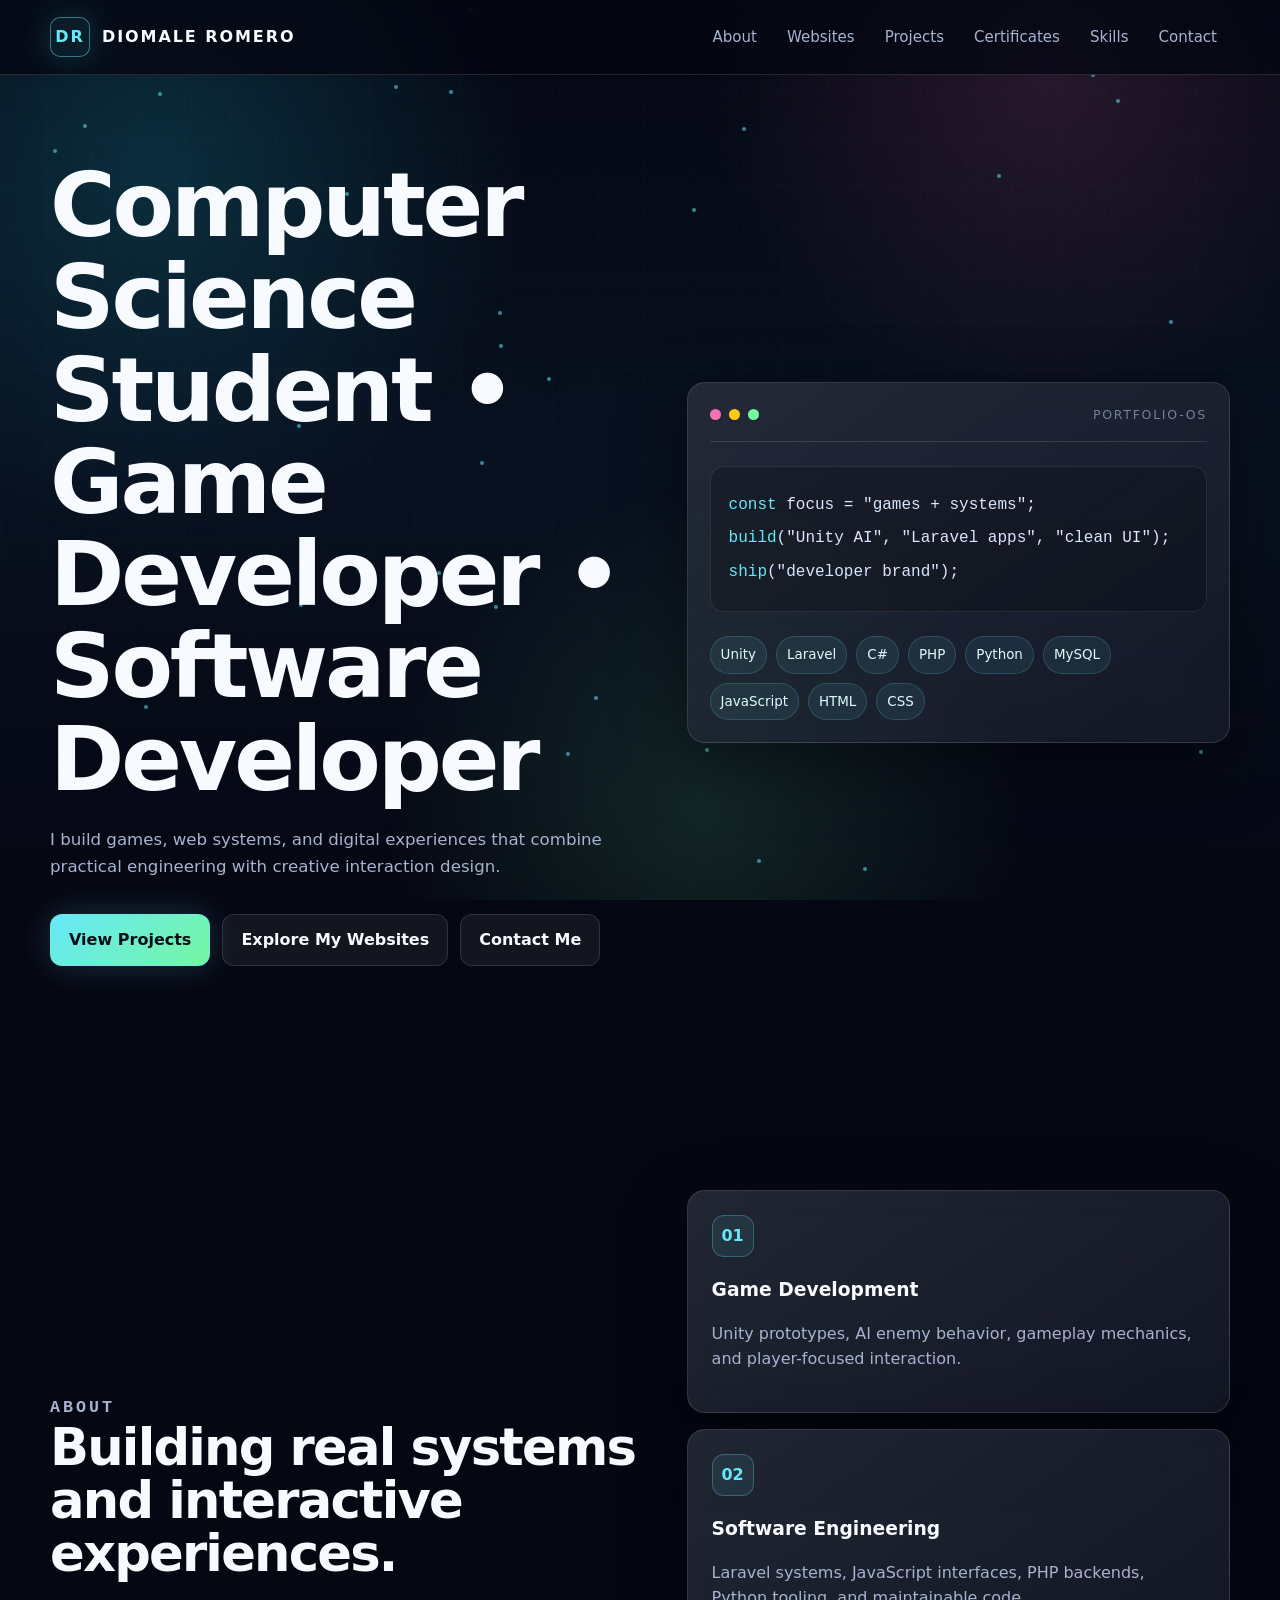
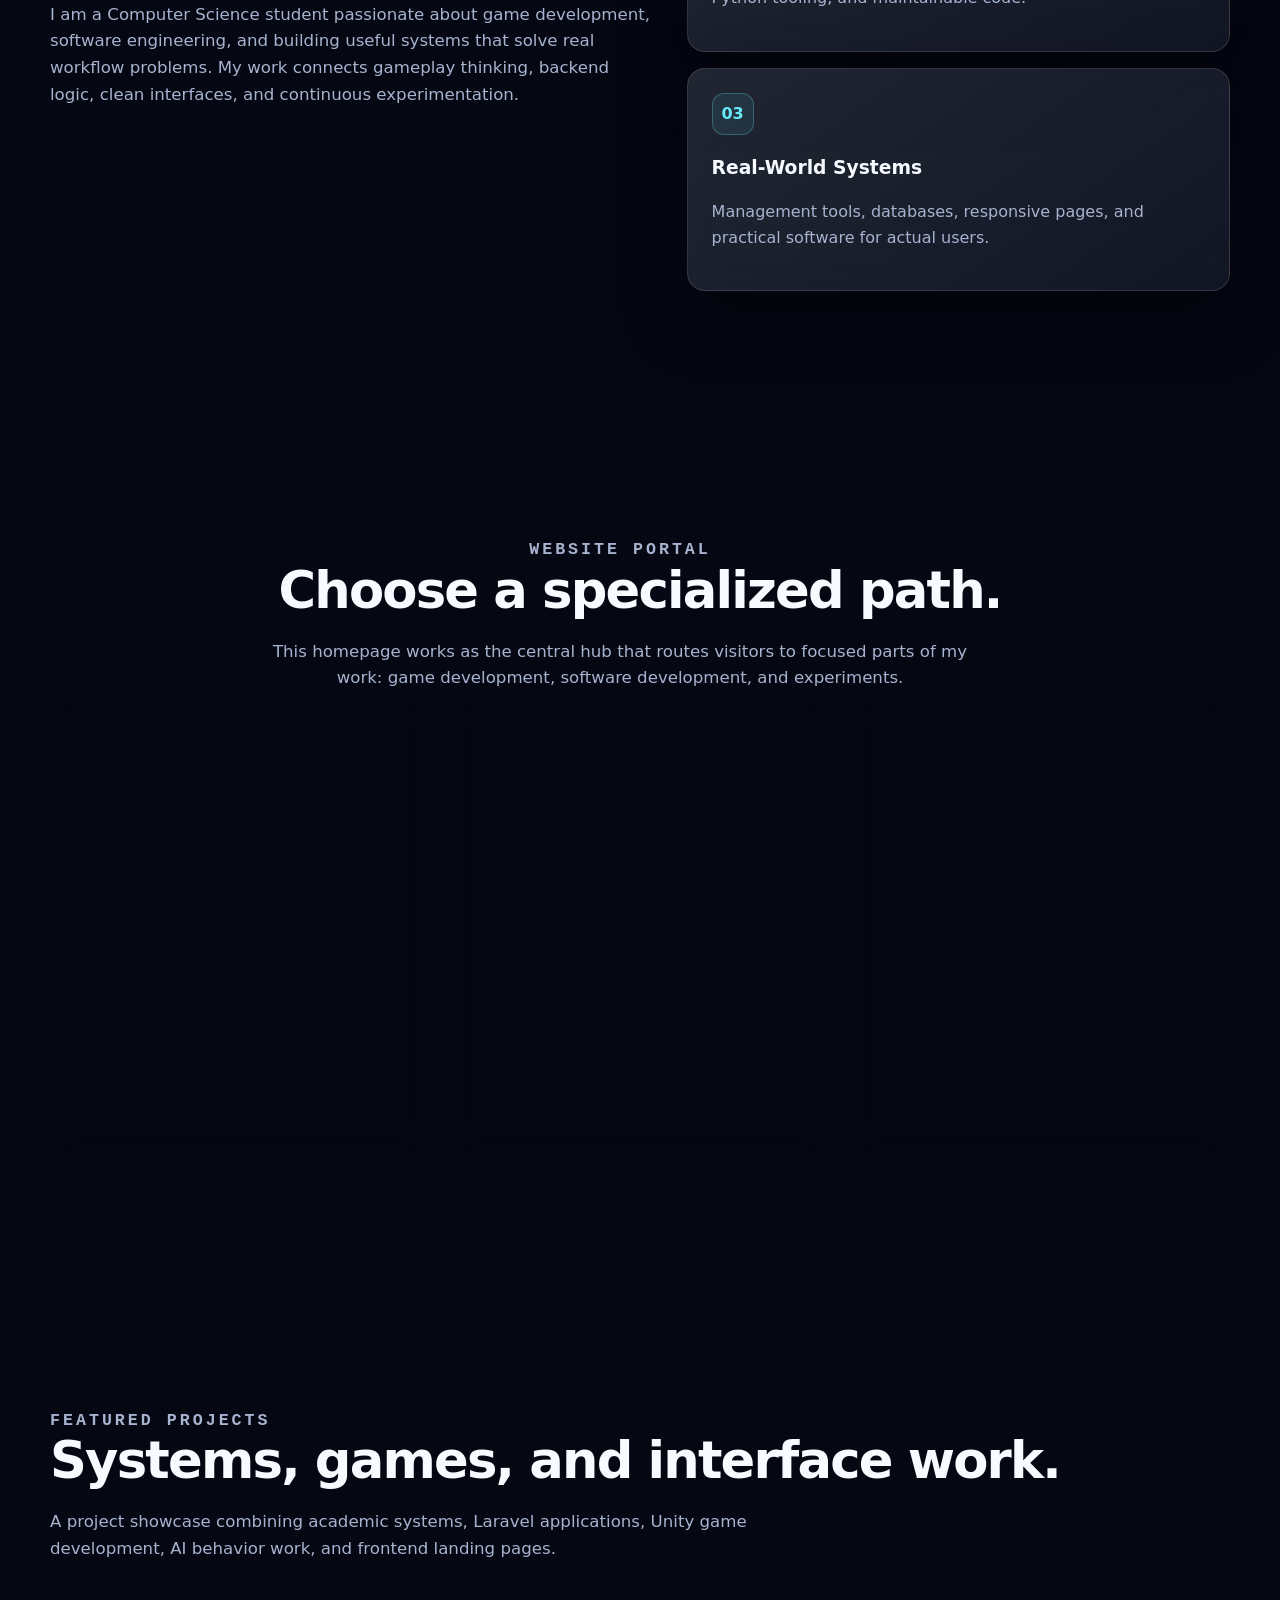
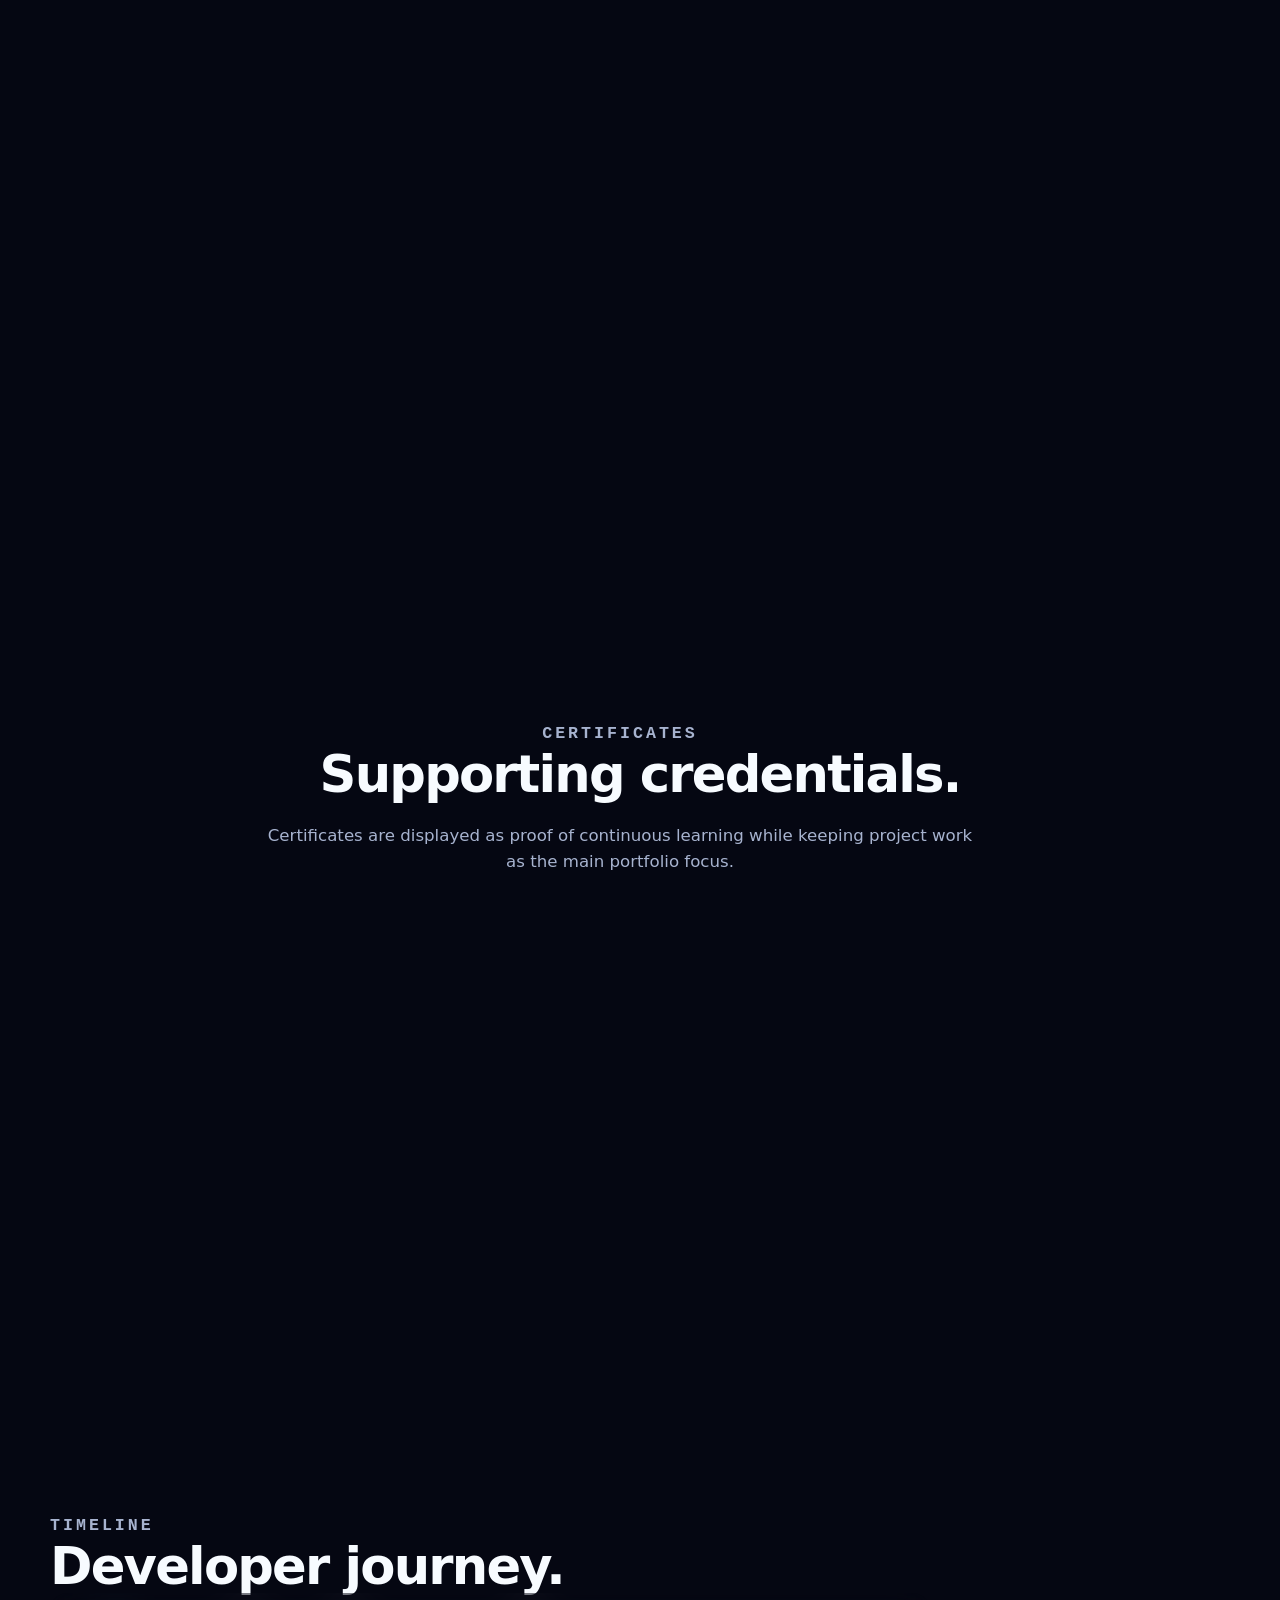
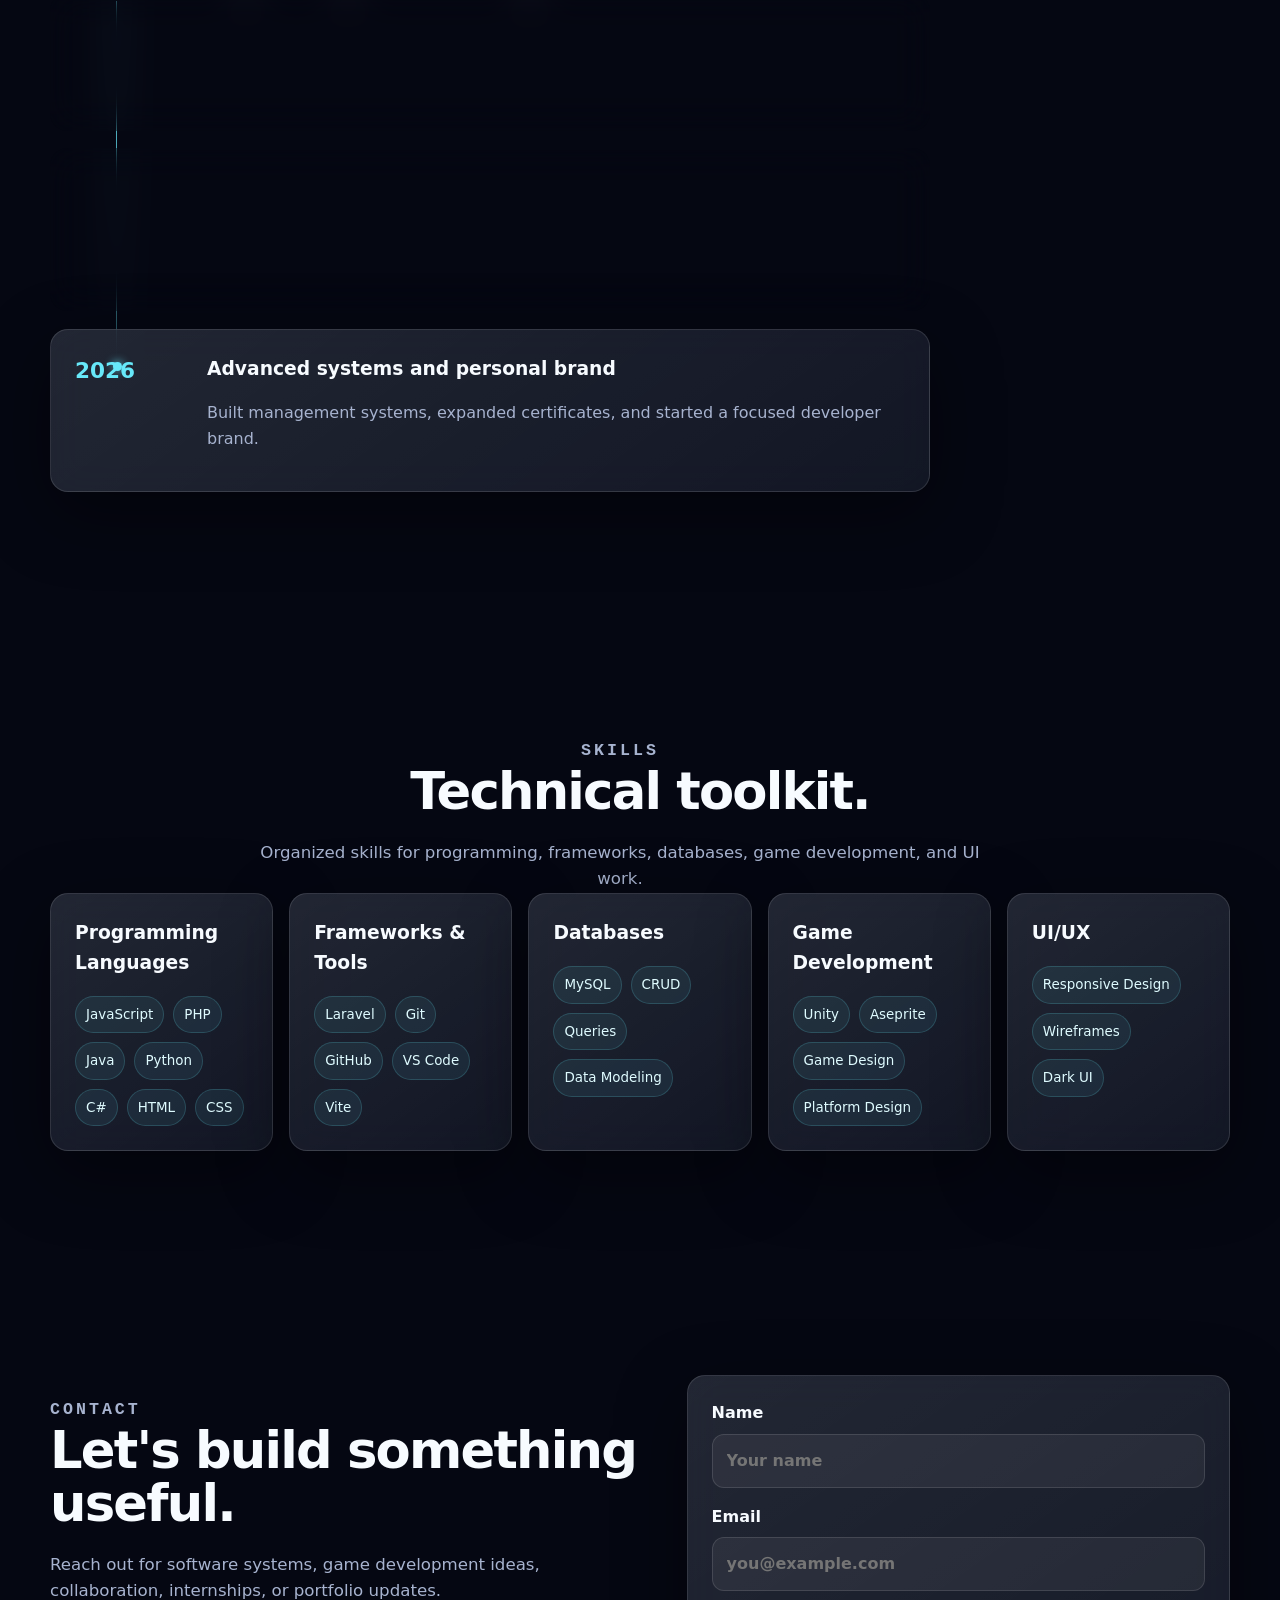
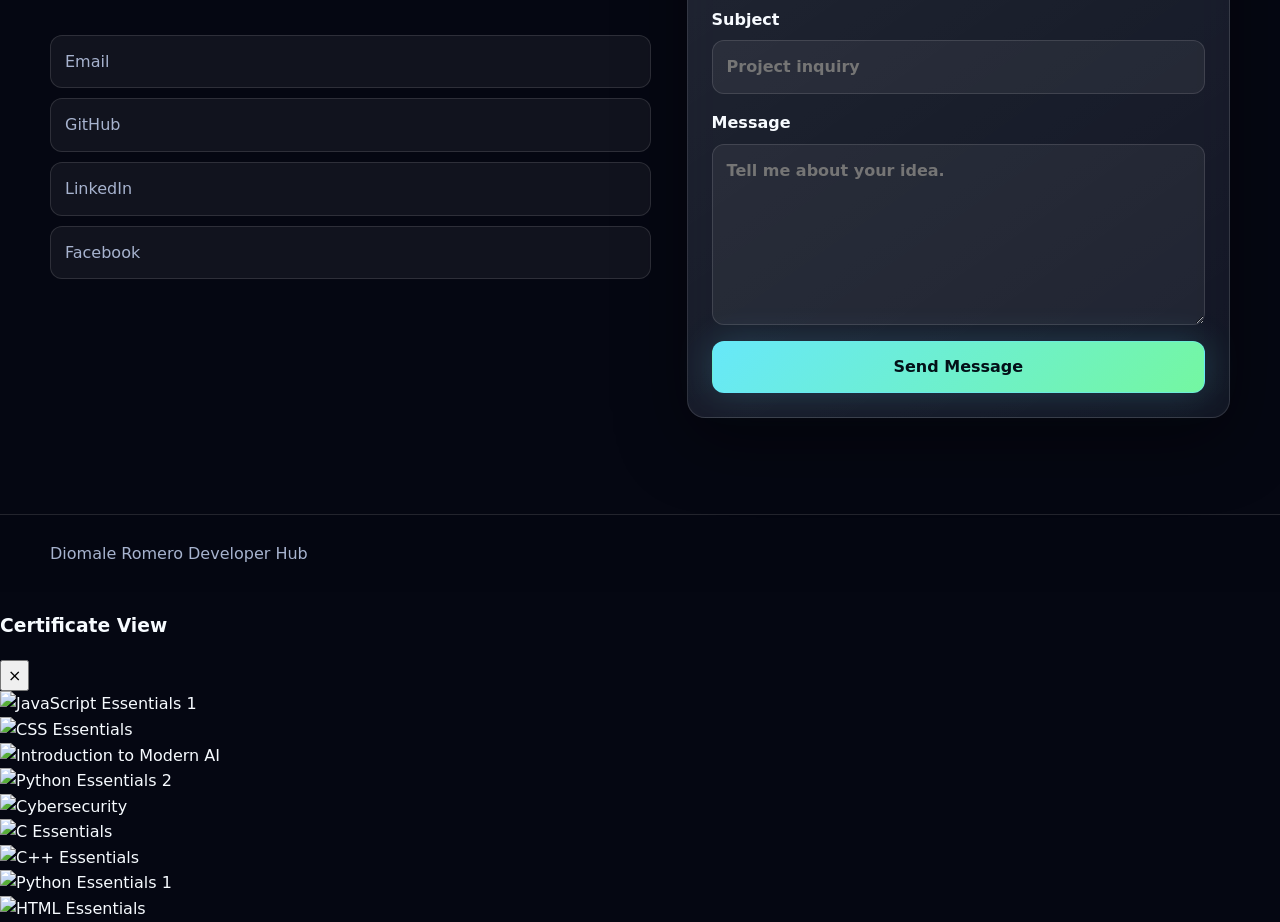
==== index.html @ 8b45e9aa "patch fix" ====
<!DOCTYPE html>
<html lang="en">
<head>
  <meta charset="UTF-8">
  <meta name="viewport" content="width=device-width, initial-scale=1.0">
  <link rel="icon" type="image/svg+xml" href="favicon.svg">
  <meta name="author" content="Diomale Romero">
  <meta name="robots" content="index, follow">
  <meta name="theme-color" content="#050712">
  <meta property="og:type" content="website">
  <meta property="og:site_name" content="Diomale Romero">
  <meta property="og:title" content="Diomale Romero | Developer Hub">
  <meta property="og:description" content="Diomale Romero's developer hub for game development, software engineering, projects, certificates, and experiments.">
  <meta name="twitter:card" content="summary">
  <meta name="twitter:title" content="Diomale Romero | Developer Hub">
  <meta name="twitter:description" content="Diomale Romero's developer hub for game development, software engineering, projects, certificates, and experiments.">
  <meta
    name="description"
    content="Diomale Romero's developer hub for game development, software engineering, projects, certificates, and experiments."
  >
  <title>Diomale Romero | Developer Hub</title>
  <link rel="stylesheet" href="style.css">
  <link rel="stylesheet" href="modal.css">
</head>
<body>
  <a class="skip-link" href="#home">Skip to main content</a>
  <div class="page-glow" aria-hidden="true"></div>
  <div class="grid-overlay" aria-hidden="true"></div>
  <div class="particle-field" aria-hidden="true"></div>

  <header class="site-header">
    <div class="container nav-shell">
      <a class="brand" href="#home" aria-label="Go to home">
        <span class="brand-mark">DR</span>
        <span>Diomale Romero</span>
      </a>

      <button
        class="nav-toggle"
        type="button"
        aria-expanded="false"
        aria-controls="site-nav"
        aria-label="Toggle navigation"
      >
        <span></span>
        <span></span>
        <span></span>
      </button>

      <nav class="site-nav" id="site-nav" aria-label="Primary navigation">
        <a href="#about">About</a>
        <a href="#websites">Websites</a>
        <a href="#projects">Projects</a>
        <a href="#certificates">Certificates</a>
        <a href="#skills">Skills</a>
        <a href="#contact">Contact</a>
      </nav>
    </div>
  </header>

  <main>
    <section class="hero section" id="home">
      <div class="container hero-layout">
        <div class="hero-copy reveal">
          <h1>Computer Science Student &bull; Game Developer &bull; Software Developer</h1>
          <p class="hero-text">
            I build games, web systems, and digital experiences that combine practical
            engineering with creative interaction design.
          </p>

          <div class="hero-actions">
            <a class="btn btn-primary" href="#projects">View Projects</a>
            <a class="btn btn-secondary" href="#websites">Explore My Websites</a>
            <a class="btn btn-secondary" href="#contact">Contact Me</a>
          </div>
        </div>

        <aside class="hero-terminal reveal" aria-label="Developer status">
          <div class="terminal-header">
            <span></span>
            <span></span>
            <span></span>
            <p>portfolio-os</p>
          </div>
          <div class="terminal-body">
            <p><span>const</span> focus = "games + systems";</p>
            <p><span>build</span>("Unity AI", "Laravel apps", "clean UI");</p>
            <p><span>ship</span>("developer brand");</p>
          </div>
          <div class="floating-stack" aria-label="Technology highlights">
            <span>Unity</span>
            <span>Laravel</span>
            <span>C#</span>
            <span>PHP</span>
            <span>Python</span>
            <span>MySQL</span>
            <span>JavaScript</span>
            <span>HTML</span>
            <span>CSS</span>
          </div>
        </aside>
      </div>
    </section>

    <section class="section" id="about">
      <div class="container split-layout">
        <div class="section-heading reveal">
          <p class="eyebrow">About</p>
          <h2>Building real systems and interactive experiences.</h2>
          <p>
            I am a Computer Science student passionate about game development,
            software engineering, and building useful systems that solve real workflow
            problems. My work connects gameplay thinking, backend logic, clean interfaces,
            and continuous experimentation.
          </p>
        </div>

        <div class="about-grid">
          <article class="glass-card reveal">
            <span class="card-icon">01</span>
            <h3>Game Development</h3>
            <p>Unity prototypes, AI enemy behavior, gameplay mechanics, and player-focused interaction.</p>
          </article>
          <article class="glass-card reveal">
            <span class="card-icon">02</span>
            <h3>Software Engineering</h3>
            <p>Laravel systems, JavaScript interfaces, PHP backends, Python tooling, and maintainable code.</p>
          </article>
          <article class="glass-card reveal">
            <span class="card-icon">03</span>
            <h3>Real-World Systems</h3>
            <p>Management tools, databases, responsive pages, and practical software for actual users.</p>
          </article>
        </div>
      </div>
    </section>

    <section class="section portal-section" id="websites">
      <div class="container">
        <div class="section-heading centered reveal">
          <p class="eyebrow">Website Portal</p>
          <h2>Choose a specialized path.</h2>
          <p>
            This homepage works as the central hub that routes visitors to focused parts
            of my work: game development, software development, and experiments.
          </p>
        </div>

        <div class="portal-grid">
          <article class="portal-card reveal">
            <div class="portal-visual portal-game"></div>
            <p class="eyebrow">Game Development</p>
            <h3>Unity Projects</h3>
            <ul>
              <li>Unity projects</li>
              <li>AI systems</li>
              <li>Gameplay mechanics</li>
              <li>Devlogs</li>
            </ul>
            <a class="btn btn-card" href="game_web.html">Enter Game Portfolio</a>
          </article>

          <article class="portal-card reveal">
            <div class="portal-visual portal-software"></div>
            <p class="eyebrow">Software Development</p>
            <h3>Full-Stack Systems</h3>
            <ul>
              <li>Web systems</li>
              <li>Backend development</li>
              <li>Databases</li>
              <li>Full-stack projects</li>
            </ul>
            <a class="btn btn-card" href="software_web.html">Enter Software Portfolio</a>
          </article>

          <article class="portal-card reveal">
            <div class="portal-visual portal-lab"></div>
            <p class="eyebrow">Experimental Lab</p>
            <h3>Prototype Space</h3>
            <ul>
              <li>AI experiments</li>
              <li>Prototypes</li>
              <li>Research projects</li>
              <li>Technical explorations</li>
            </ul>
            <a class="btn btn-card" href="#projects">Explore Lab</a>
          </article>
        </div>
      </div>
    </section>

    <section class="section" id="projects">
      <div class="container">
        <div class="section-heading reveal">
          <p class="eyebrow">Featured Projects</p>
          <h2>Systems, games, and interface work.</h2>
          <p>
            A project showcase combining academic systems, Laravel applications,
            Unity game development, AI behavior work, and frontend landing pages.
          </p>
        </div>

        <div class="projects-carousel">
          <div class="projects-track">
            <!-- Original Cards -->
            <article class="project-card reveal">
              <div class="project-thumb thumb-system">
                <span>System</span>
              </div>
              <div class="project-content">
                <h3>Library Management System</h3>
                <p>A web system for cataloging books, handling borrowers, and organizing library records.</p>
                <div class="badges">
                  <span>Laravel</span>
                  <span>PHP</span>
                  <span>MySQL</span>
                  <span>CSS</span>
                </div>
                <div class="project-actions">
                  <a href="#contact">Live Demo</a>
                  <a href="https://github.com/diomale" target="_blank" rel="noreferrer">GitHub</a>
                  <a href="#contact">Details</a>
                </div>
              </div>
            </article>

            <article class="project-card reveal">
              <div class="project-thumb thumb-database">
                <span>Platform</span>
              </div>
              <div class="project-content">
                <h3>Prerequisite Management System</h3>
                <p>A management system concept for checking requirements, organizing records, and reducing manual work.</p>
                <div class="badges">
                  <span>PHP</span>
                  <span>JavaScript</span>
                  <span>MySQL</span>
                  <span>HTML</span>
                </div>
                <div class="project-actions">
                  <a href="#contact">Live Demo</a>
                  <a href="https://github.com/diomale" target="_blank" rel="noreferrer">GitHub</a>
                  <a href="#contact">Details</a>
                </div>
              </div>
            </article>

            <article class="project-card reveal">
              <div class="project-thumb thumb-game">
                <span>Unity</span>
              </div>
              <div class="project-content">
                <h3>Unity Game Projects</h3>
                <p>Mobile and prototype games focused on mechanics, feedback, polish, and interactive design.</p>
                <div class="badges">
                  <span>Unity</span>
                  <span>C#</span>
                  <span>Aseprite</span>
                  <span>Gameplay</span>
                </div>
                <div class="project-actions">
                  <a href="https://diomale-games.itch.io" target="_blank" rel="noreferrer">Live Demo</a>
                  <a href="https://github.com/diomale" target="_blank" rel="noreferrer">GitHub</a>
                  <a href="#contact">Details</a>
                </div>
              </div>
            </article>

            <article class="project-card reveal">
              <div class="project-thumb thumb-ai">
                <span>AI</span>
              </div>
              <div class="project-content">
                <h3>AI Enemy Systems</h3>
                <p>Enemy behavior experiments using patrol logic, detection ranges, state changes, and response loops.</p>
                <div class="badges">
                  <span>Unity</span>
                  <span>C#</span>
                  <span>AI Logic</span>
                  <span>State Machine</span>
                </div>
                <div class="project-actions">
                  <a href="#contact">Live Demo</a>
                  <a href="https://github.com/diomale" target="_blank" rel="noreferrer">GitHub</a>
                  <a href="#contact">Details</a>
                </div>
              </div>
            </article>

            <article class="project-card reveal">
              <div class="project-thumb thumb-web">
                <span>Frontend</span>
              </div>
              <div class="project-content">
                <h3>Landing Page Projects</h3>
                <p>Responsive pages with dark UI, clean visual hierarchy, smooth motion, and conversion-focused sections.</p>
                <div class="badges">
                  <span>HTML</span>
                  <span>CSS</span>
                  <span>JavaScript</span>
                  <span>UI/UX</span>
                </div>
                <div class="project-actions">
                  <a href="#contact">Live Demo</a>
                  <a href="https://github.com/diomale" target="_blank" rel="noreferrer">GitHub</a>
                  <a href="#contact">Details</a>
                </div>
              </div>
            </article>

          </div>
        </div>
      </div>
    </section>

    <section class="section compact-section" id="certificates">
      <div class="container">
        <div class="section-heading centered reveal">
          <p class="eyebrow">Certificates</p>
          <h2>Supporting credentials.</h2>
          <p>
            Certificates are displayed as proof of continuous learning while keeping
            project work as the main portfolio focus.
          </p>
        </div>

        <div class="certificate-carousel">
          <div class="certificate-track">
            <!-- Original Certificates -->
            <article class="certificate-card reveal">
              <div class="certificate-preview preview-js">JS</div>
              <div class="certificate-content">
                <h3>JavaScript Essentials 1</h3>
                <p>Cisco Networking Academy</p>
                <span class="date">2026</span>
                <div class="badges small">
                  <span>JavaScript</span>
                </div>
                <button type="button" class="btn btn-cert-view" data-src="My-Certificate/JavaScript_Essentials_1_certificate-1.png">View Certificate</button>
              </div>
            </article>

            <article class="certificate-card reveal">
              <div class="certificate-preview preview-css">CSS</div>
              <div class="certificate-content">
                <h3>CSS Essentials</h3>
                <p>Cisco Networking Academy</p>
                <span class="date">2026</span>
                <div class="badges small">
                  <span>CSS</span>
                </div>
                <button type="button" class="btn btn-cert-view" data-src="My-Certificate/css-essentials.png">View Certificate</button>
              </div>
            </article>

            <article class="certificate-card reveal">
              <div class="certificate-preview preview-ai">AI</div>
              <div class="certificate-content">
                <h3>Introduction to Modern AI</h3>
                <p>Cisco Networking Academy</p>
                <span class="date">2026</span>
                <div class="badges small">
                  <span>AI</span>
                </div>
                <button type="button" class="btn btn-cert-view" data-src="My-Certificate/Introduction_to_Modern_AI_certificate-1.png">View Certificate</button>
              </div>
            </article>

            <article class="certificate-card reveal">
              <div class="certificate-preview preview-py">PY</div>
              <div class="certificate-content">
                <h3>Python Essentials 2</h3>
                <p>Cisco Networking Academy</p>
                <span class="date">2026</span>
                <div class="badges small">
                  <span>Python</span>
                </div>
                <button type="button" class="btn btn-cert-view" data-src="My-Certificate/Python_Essentials_2_certificate-1.png">View Certificate</button>
              </div>
            </article>

            <article class="certificate-card reveal">
              <div class="certificate-preview preview-ai">SEC</div>
              <div class="certificate-content">
                <h3>Cybersecurity</h3>
                <p>Cisco Networking Academy</p>
                <span class="date">2026</span>
                <div class="badges small">
                  <span>Security</span>
                </div>
                <button type="button" class="btn btn-cert-view" data-src="My-Certificate/Introduction_to_Cybersecurity_certificate-1.png">View Certificate</button>
              </div>
            </article>

            <article class="certificate-card reveal">
              <div class="certificate-preview preview-js">C</div>
              <div class="certificate-content">
                <h3>C Essentials</h3>
                <p>Cisco Networking Academy</p>
                <span class="date">2026</span>
                <div class="badges small">
                  <span>C</span>
                </div>
                <button type="button" class="btn btn-cert-view" data-src="My-Certificate/Partner-_CLA_-_Programming_Essentials_in_C-1.png">View Certificate</button>
              </div>
            </article>

            <article class="certificate-card reveal">
              <div class="certificate-preview preview-css">C++</div>
              <div class="certificate-content">
                <h3>C++ Essentials</h3>
                <p>Cisco Networking Academy</p>
                <span class="date">2026</span>
                <div class="badges small">
                  <span>C++</span>
                </div>
                <button type="button" class="btn btn-cert-view" data-src="My-Certificate/Partner-_CPA_-_Programming_Essentials_in_C---1.png">View Certificate</button>
              </div>
            </article>

            <article class="certificate-card reveal">
              <div class="certificate-preview preview-py">PY</div>
              <div class="certificate-content">
                <h3>Python Essentials 1</h3>
                <p>Cisco Networking Academy</p>
                <span class="date">2026</span>
                <div class="badges small">
                  <span>Python</span>
                </div>
                <button type="button" class="btn btn-cert-view" data-src="My-Certificate/python_essentials_1-1.png">View Certificate</button>
              </div>
            </article>

            <article class="certificate-card reveal">
              <div class="certificate-preview preview-css">HTML</div>
              <div class="certificate-content">
                <h3>HTML Essentials</h3>
                <p>Cisco Networking Academy</p>
                <span class="date">2026</span>
                <div class="badges small">
                  <span>HTML</span>
                </div>
                <button type="button" class="btn btn-cert-view" data-src="My-Certificate/html-essentials.png">View Certificate</button>
              </div>
            </article>

          </div>
        </div>
      </div>
    </section>

    <section class="section" id="timeline">
      <div class="container">
        <div class="section-heading reveal">
          <p class="eyebrow">Timeline</p>
          <h2>Developer journey.</h2>
        </div>

        <div class="timeline">
          <article class="timeline-item reveal">
            <span class="timeline-year">2024</span>
            <div>
              <h3>Started building with Unity</h3>
              <p>Started Unity development and built the first AI enemy behavior experiments.</p>
            </div>
          </article>
          <article class="timeline-item reveal">
            <span class="timeline-year">2025</span>
            <div>
              <h3>Built academic and web systems</h3>
              <p>Created a Library System, strengthened Laravel knowledge, and improved database workflows.</p>
            </div>
          </article>
          <article class="timeline-item reveal">
            <span class="timeline-year">2026</span>
            <div>
              <h3>Advanced systems and personal brand</h3>
              <p>Built management systems, expanded certificates, and started a focused developer brand.</p>
            </div>
          </article>
        </div>
      </div>
    </section>

    <section class="section" id="skills">
      <div class="container">
        <div class="section-heading centered reveal">
          <p class="eyebrow">Skills</p>
          <h2>Technical toolkit.</h2>
          <p>Organized skills for programming, frameworks, databases, game development, and UI work.</p>
        </div>

        <div class="skills-grid">
          <article class="skill-card reveal">
            <h3>Programming Languages</h3>
            <div class="skill-badges">
              <span>JavaScript</span>
              <span>PHP</span>
              <span>Java</span>
              <span>Python</span>
              <span>C#</span>
              <span>HTML</span>
              <span>CSS</span>
            </div>
          </article>
          <article class="skill-card reveal">
            <h3>Frameworks &amp; Tools</h3>
            <div class="skill-badges">
              <span>Laravel</span>
              <span>Git</span>
              <span>GitHub</span>
              <span>VS Code</span>
              <span>Vite</span>
            </div>
          </article>
          <article class="skill-card reveal">
            <h3>Databases</h3>
            <div class="skill-badges">
              <span>MySQL</span>
              <span>CRUD</span>
              <span>Queries</span>
              <span>Data Modeling</span>
            </div>
          </article>
          <article class="skill-card reveal">
            <h3>Game Development</h3>
            <div class="skill-badges">
              <span>Unity</span>
              <span>Aseprite</span>
              <span>Game Design</span>
              <span>Platform Design</span>
            </div>
          </article>
          <article class="skill-card reveal">
            <h3>UI/UX</h3>
            <div class="skill-badges">
              <span>Responsive Design</span>
              <span>Wireframes</span>
              <span>Dark UI</span>
            </div>
          </article>
        </div>
      </div>
    </section>

    <section class="section contact-section" id="contact">
      <div class="container contact-layout">
        <div class="section-heading reveal">
          <p class="eyebrow">Contact</p>
          <h2>Let's build something useful.</h2>
          <p>
            Reach out for software systems, game development ideas, collaboration,
            internships, or portfolio updates.
          </p>

          <div class="contact-links">
            <a href="mailto:insane0225@gmail.com">Email</a>
            <a href="https://github.com/diomale" target="_blank" rel="noreferrer">GitHub</a>
            <a href="https://linkedin.com/in/diomale-romero-01658633b" target="_blank" rel="noreferrer">LinkedIn</a>
            <a href="https://facebook.com/diomale.romero/" target="_blank" rel="noreferrer">Facebook</a>
          </div>
        </div>

        <form class="contact-form reveal" id="contact-form">
          <!-- Honeypot field to catch bots (hidden from humans) -->
          <div class="honeypot-field">
            <label>Leave this field empty</label>
            <input type="text" name="honeypot" autocomplete="off">
          </div>

          <label>
            Name
            <input type="text" name="from_name" placeholder="Your name" required maxlength="100">
          </label>
          <label>
            Email
            <input type="email" name="reply_to" placeholder="you@example.com" required maxlength="100">
          </label>
          <label>
            Subject
            <input type="text" name="subject" placeholder="Project inquiry" required maxlength="150">
          </label>
          <label>
            Message
            <textarea name="message" rows="6" placeholder="Tell me about your idea." required maxlength="2000"></textarea>
          </label>
          <button class="btn btn-primary" type="submit">Send Message</button>
          <div id="form-status" class="form-status"></div>
        </form>
      </div>
    </section>
  </main>

  <footer class="site-footer">
    <div class="container footer-content">
      <p>Diomale Romero Developer Hub</p>
    </div>
  </footer>

  <!-- Certificate Modal -->
  <div id="cert-modal" class="modal" aria-hidden="true">
    <div class="modal-overlay"></div>
    <div class="modal-container">
      <div class="modal-header">
        <h3 id="modal-title">Certificate View</h3>
        <button class="modal-close" aria-label="Close modal">&times;</button>
      </div>
      <div class="modal-body" id="modal-body">
        <div class="cert-img-wrap" data-src="My-Certificate/JavaScript_Essentials_1_certificate-1.png">
          <img src="My-Certificate/JavaScript_Essentials_1_certificate-1.png" alt="JavaScript Essentials 1">
        </div>
        <div class="cert-img-wrap" data-src="My-Certificate/css-essentials.png">
          <img src="My-Certificate/css-essentials.png" alt="CSS Essentials">
        </div>
        <div class="cert-img-wrap" data-src="My-Certificate/Introduction_to_Modern_AI_certificate-1.png">
          <img src="My-Certificate/Introduction_to_Modern_AI_certificate-1.png" alt="Introduction to Modern AI">
        </div>
        <div class="cert-img-wrap" data-src="My-Certificate/Python_Essentials_2_certificate-1.png">
          <img src="My-Certificate/Python_Essentials_2_certificate-1.png" alt="Python Essentials 2">
        </div>
        <div class="cert-img-wrap" data-src="My-Certificate/Introduction_to_Cybersecurity_certificate-1.png">
          <img src="My-Certificate/Introduction_to_Cybersecurity_certificate-1.png" alt="Cybersecurity">
        </div>
        <div class="cert-img-wrap" data-src="My-Certificate/Partner-_CLA_-_Programming_Essentials_in_C-1.png">
          <img src="My-Certificate/Partner-_CLA_-_Programming_Essentials_in_C-1.png" alt="C Essentials">
        </div>
        <div class="cert-img-wrap" data-src="My-Certificate/Partner-_CPA_-_Programming_Essentials_in_C---1.png">
          <img src="My-Certificate/Partner-_CPA_-_Programming_Essentials_in_C---1.png" alt="C++ Essentials">
        </div>
        <div class="cert-img-wrap" data-src="My-Certificate/python_essentials_1-1.png">
          <img src="My-Certificate/python_essentials_1-1.png" alt="Python Essentials 1">
        </div>
        <div class="cert-img-wrap" data-src="My-Certificate/html-essentials.png">
          <img src="My-Certificate/html-essentials.png" alt="HTML Essentials">
        </div>
      </div>
    </div>
  </div>

  <script src="https://cdn.jsdelivr.net/npm/@emailjs/browser@4/dist/email.min.js"></script>
  <script src="script.js"></script>
</body>
</html>
---- style.css ----
:root {
  --bg: #050712;
  --bg-soft: #0b1020;
  --panel: rgba(12, 18, 35, 0.68);
  --panel-strong: rgba(14, 22, 42, 0.86);
  --line: rgba(255, 255, 255, 0.12);
  --line-strong: rgba(103, 232, 249, 0.36);
  --text: #f7fbff;
  --muted: #a7b3cf;
  --muted-2: #74809b;
  --cyan: #67e8f9;
  --cyan-strong: #22d3ee;
  --pink: #f472b6;
  --green: #74f7a1;
  --amber: #facc15;
  --shadow: 0 22px 70px rgba(0, 0, 0, 0.42);
  --glow: 0 0 34px rgba(103, 232, 249, 0.2);
  --radius: 18px;
  --max-width: 1180px;
}

* {
  box-sizing: border-box;
}

html {
  scroll-behavior: smooth;
}

body {
  margin: 0;
  min-height: 100vh;
  color: var(--text);
  background: var(--bg);
  font-family: Inter, ui-sans-serif, system-ui, -apple-system, BlinkMacSystemFont, "Segoe UI", sans-serif;
  line-height: 1.6;
  overflow-x: hidden;
}

body.nav-open {
  overflow: hidden;
}

a {
  color: inherit;
  text-decoration: none;
}

button,
input,
textarea {
  font: inherit;
}

a:focus-visible,
button:focus-visible,
input:focus-visible,
textarea:focus-visible {
  outline: 2px solid var(--cyan);
  outline-offset: 2px;
}

.skip-link {
  position: absolute;
  top: -60px;
  left: 16px;
  z-index: 3000;
  padding: 10px 16px;
  border: 1px solid var(--line-strong);
  border-radius: 10px;
  background: var(--bg-soft);
  color: var(--text);
  font-weight: 700;
  transition: top 0.2s ease;
}

.skip-link:focus {
  top: 12px;
}

.page-glow,
.grid-overlay,
.particle-field {
  position: fixed;
  inset: 0;
  pointer-events: none;
}

.page-glow {
  z-index: -3;
  background:
    radial-gradient(circle at 12% 18%, rgba(34, 211, 238, 0.18), transparent 28%),
    radial-gradient(circle at 82% 8%, rgba(244, 114, 182, 0.14), transparent 26%),
    radial-gradient(circle at 55% 90%, rgba(116, 247, 161, 0.12), transparent 30%),
    linear-gradient(180deg, #050712 0%, #08101f 52%, #050712 100%);
}

.grid-overlay {
  z-index: -2;
  opacity: 0.52;
  background-image:
    linear-gradient(rgba(255, 255, 255, 0.035) 1px, transparent 1px),
    linear-gradient(90deg, rgba(255, 255, 255, 0.035) 1px, transparent 1px);
  background-size: 46px 46px;
  mask-image: linear-gradient(to bottom, black 0%, black 55%, transparent 92%);
}

.particle-field {
  z-index: -1;
  overflow: hidden;
}

.particle {
  position: absolute;
  width: 4px;
  height: 4px;
  border-radius: 999px;
  background: var(--cyan);
  box-shadow: 0 0 18px rgba(103, 232, 249, 0.75);
  opacity: 0.55;
  animation: drift var(--duration) ease-in-out infinite;
}

.container {
  width: min(var(--max-width), calc(100% - 32px));
  margin: 0 auto;
}

.section {
  padding: 112px 0;
  scroll-margin-top: 80px;
}

.compact-section {
  padding-top: 90px;
  scroll-margin-top: 80px;
}

.site-header {
  position: sticky;
  top: 0;
  z-index: 1000;
  border-bottom: 1px solid var(--line);
  background: rgba(5, 7, 18, 0.78);
  backdrop-filter: blur(18px);
}

.nav-shell {
  min-height: 74px;
  display: flex;
  align-items: center;
  justify-content: space-between;
  gap: 24px;
  position: relative;
  z-index: 1001;
}

.brand {
  display: inline-flex;
  align-items: center;
  gap: 12px;
  font-weight: 800;
  letter-spacing: 0.12em;
  text-transform: uppercase;
}

.brand-mark {
  width: 40px;
  height: 40px;
  display: inline-grid;
  place-items: center;
  border: 1px solid rgba(103, 232, 249, 0.45);
  border-radius: 10px;
  color: var(--cyan);
  background: rgba(103, 232, 249, 0.08);
  box-shadow: var(--glow);
}

.site-nav {
  display: flex;
  align-items: center;
  gap: 4px;
}

.site-nav a {
  border-radius: 10px;
  padding: 10px 13px;
  color: var(--muted);
  font-size: 0.94rem;
  transition: color 0.2s ease, background 0.2s ease, box-shadow 0.2s ease;
}

.site-nav a:hover,
.site-nav a:focus-visible,
.site-nav a.active {
  color: var(--text);
  background: rgba(255, 255, 255, 0.07);
  box-shadow: inset 0 0 0 1px rgba(255, 255, 255, 0.06);
}

.nav-toggle {
  display: none;
  width: 44px;
  height: 44px;
  border: 1px solid var(--line);
  border-radius: 12px;
  background: rgba(255, 255, 255, 0.05);
  cursor: pointer;
}

.nav-toggle span {
  display: block;
  width: 18px;
  height: 2px;
  margin: 4px auto;
  border-radius: 999px;
  background: var(--text);
  transition: transform 0.25s ease, opacity 0.25s ease;
}

.nav-toggle[aria-expanded="true"] span:first-child {
  transform: translateY(6px) rotate(45deg);
}

.nav-toggle[aria-expanded="true"] span:nth-child(2) {
  opacity: 0;
}

.nav-toggle[aria-expanded="true"] span:last-child {
  transform: translateY(-6px) rotate(-45deg);
}

.hero {
  min-height: calc(100vh - 74px);
  display: grid;
  align-items: center;
  padding-top: 84px;
}

.hero-layout,
.split-layout,
.contact-layout {
  display: grid;
  grid-template-columns: minmax(0, 1.05fr) minmax(320px, 0.95fr);
  gap: 36px;
  align-items: center;
}

.hero-copy h1,
.section-heading h2 {
  margin: 0;
  color: var(--text);
  line-height: 1.03;
  letter-spacing: -0.035em;
}

.hero-copy h1 {
  max-width: 950px;
  font-size: clamp(3rem, 7vw, 6.6rem);
}

.section-heading h2 {
  font-size: clamp(2.1rem, 4vw, 4rem);
}

.eyebrow {
  margin: 0 0 14px;
  color: var(--cyan);
  font-family: "SFMono-Regular", Consolas, "Liberation Mono", monospace;
  font-size: 0.78rem;
  font-weight: 800;
  letter-spacing: 0.18em;
  text-transform: uppercase;
}

.hero-text,
.section-heading p {
  max-width: 720px;
  margin: 22px 0 0;
  color: var(--muted);
  font-size: 1.04rem;
}

.hero-actions {
  display: flex;
  flex-wrap: wrap;
  gap: 12px;
  margin-top: 34px;
}

.btn {
  min-height: 48px;
  display: inline-flex;
  align-items: center;
  justify-content: center;
  gap: 10px;
  border: 1px solid transparent;
  border-radius: 12px;
  padding: 12px 18px;
  font-weight: 800;
  transition: transform 0.2s ease, border-color 0.2s ease, background 0.2s ease, box-shadow 0.2s ease;
}

.btn:hover,
.btn:focus-visible {
  transform: translateY(-3px);
}

.btn-primary {
  border-color: rgba(103, 232, 249, 0.55);
  color: #031018;
  background: linear-gradient(135deg, var(--cyan), var(--green));
  box-shadow: var(--glow);
}

.btn-secondary,
.btn-card {
  border-color: var(--line);
  color: var(--text);
  background: rgba(255, 255, 255, 0.06);
}

.btn-secondary:hover,
.btn-card:hover {
  border-color: var(--line-strong);
  background: rgba(103, 232, 249, 0.1);
  box-shadow: var(--glow);
}

.hero-terminal,
.glass-card,
.portal-card,
.project-card,
.certificate-card,
.timeline-item,
.skill-card,
.contact-form {
  border: 1px solid var(--line);
  background:
    linear-gradient(145deg, rgba(255, 255, 255, 0.1), rgba(255, 255, 255, 0.035)),
    var(--panel);
  border-radius: var(--radius);
  box-shadow: var(--shadow);
  backdrop-filter: blur(18px);
}

.hero-terminal {
  position: relative;
  overflow: hidden;
  padding: 22px;
}

.hero-terminal::before,
.portal-card::before,
.project-card::before {
  content: "";
  position: absolute;
  inset: 0;
  pointer-events: none;
  background: linear-gradient(120deg, transparent, rgba(103, 232, 249, 0.11), transparent);
  opacity: 0;
  transition: opacity 0.25s ease;
}

.portal-card::after,
.project-card::after,
.skill-card::after {
  content: "";
  position: absolute;
  inset: 0;
  pointer-events: none;
  opacity: 0;
  background: radial-gradient(
    360px circle at var(--mouse-x, 50%) var(--mouse-y, 50%),
    rgba(103, 232, 249, 0.14),
    transparent 42%
  );
  transition: opacity 0.2s ease;
}

.hero-terminal:hover::before,
.portal-card:hover::before,
.project-card:hover::before {
  opacity: 1;
}

.portal-card:hover::after,
.project-card:hover::after,
.skill-card:hover::after {
  opacity: 1;
}

.terminal-header {
  display: flex;
  align-items: center;
  gap: 8px;
  border-bottom: 1px solid var(--line);
  padding-bottom: 16px;
}

.terminal-header span {
  width: 11px;
  height: 11px;
  border-radius: 50%;
}

.terminal-header span:nth-child(1) {
  background: var(--pink);
}

.terminal-header span:nth-child(2) {
  background: var(--amber);
}

.terminal-header span:nth-child(3) {
  background: var(--green);
}

.terminal-header p {
  margin: 0 0 0 auto;
  color: var(--muted-2);
  font-size: 0.78rem;
  letter-spacing: 0.14em;
  text-transform: uppercase;
}

.terminal-body {
  margin: 24px 0;
  padding: 18px;
  border: 1px solid rgba(255, 255, 255, 0.09);
  border-radius: 14px;
  background: rgba(0, 0, 0, 0.22);
  color: #d8e6ff;
  font-family: "SFMono-Regular", Consolas, "Liberation Mono", monospace;
  overflow-wrap: anywhere;
}

.terminal-body p {
  margin: 8px 0;
}

.terminal-body span {
  color: var(--cyan);
}

.floating-stack,
.badges,
.skill-badges {
  display: flex;
  flex-wrap: wrap;
  gap: 9px;
}

.floating-stack span,
.badges span,
.skill-badges span {
  border: 1px solid rgba(103, 232, 249, 0.18);
  border-radius: 999px;
  background: rgba(103, 232, 249, 0.08);
  color: #dffbff;
  padding: 7px 10px;
  font-size: 0.84rem;
}

.section-heading.centered {
  max-width: 760px;
  margin-inline: auto;
  text-align: center;
}

.about-grid {
  display: grid;
  gap: 16px;
}

.glass-card,
.skill-card {
  position: relative;
  padding: 24px;
  overflow: hidden;
  transition: transform 0.25s ease, border-color 0.25s ease, box-shadow 0.25s ease;
}

.glass-card:hover,
.skill-card:hover,
.certificate-card:hover {
  transform: translateY(-6px);
  border-color: rgba(103, 232, 249, 0.38);
  box-shadow: var(--shadow), var(--glow);
}

.glass-card h3,
.portal-card h3,
.project-card h3,
.certificate-card h3,
.timeline-item h3,
.skill-card h3 {
  margin: 0;
  color: var(--text);
}

.glass-card p,
.portal-card li,
.project-card p,
.certificate-card p,
.timeline-item p {
  color: var(--muted);
}

.card-icon {
  display: inline-grid;
  place-items: center;
  width: 42px;
  height: 42px;
  margin-bottom: 18px;
  border: 1px solid rgba(103, 232, 249, 0.28);
  border-radius: 12px;
  color: var(--cyan);
  background: rgba(103, 232, 249, 0.08);
  font-weight: 900;
}

.portal-grid {
  display: grid;
  grid-template-columns: repeat(3, minmax(0, 1fr));
  gap: 18px;
}

.portal-card {
  position: relative;
  overflow: hidden;
  min-height: 440px;
  padding: 24px;
  transition: transform 0.25s ease, border-color 0.25s ease, box-shadow 0.25s ease;
}

.portal-card:hover {
  transform: translateY(-8px);
  border-color: rgba(103, 232, 249, 0.42);
  box-shadow: var(--shadow), var(--glow);
}

.portal-card ul {
  margin: 18px 0 28px;
  padding-left: 18px;
}

.portal-visual {
  height: 132px;
  margin-bottom: 24px;
  border: 1px solid rgba(255, 255, 255, 0.1);
  border-radius: 14px;
  background-color: rgba(255, 255, 255, 0.05);
  position: relative;
  overflow: hidden;
}

.portal-visual::before,
.project-thumb::before {
  content: "";
  position: absolute;
  inset: 18px;
  border: 1px solid rgba(255, 255, 255, 0.12);
  border-radius: 10px;
  background-image:
    linear-gradient(rgba(255, 255, 255, 0.08) 1px, transparent 1px),
    linear-gradient(90deg, rgba(255, 255, 255, 0.08) 1px, transparent 1px);
  background-size: 22px 22px;
}

.portal-game {
  background:
    radial-gradient(circle at 24% 28%, rgba(103, 232, 249, 0.38), transparent 28%),
    linear-gradient(135deg, rgba(103, 232, 249, 0.16), rgba(244, 114, 182, 0.1));
}

.portal-software {
  background:
    radial-gradient(circle at 72% 30%, rgba(244, 114, 182, 0.34), transparent 28%),
    linear-gradient(135deg, rgba(255, 255, 255, 0.08), rgba(103, 232, 249, 0.12));
}

.portal-lab {
  background:
    radial-gradient(circle at 50% 40%, rgba(116, 247, 161, 0.32), transparent 30%),
    linear-gradient(135deg, rgba(116, 247, 161, 0.11), rgba(103, 232, 249, 0.1));
}

.projects-carousel,
.certificate-carousel {
  overflow-x: auto;
  width: 100%;
  position: relative;
  padding: 20px 0 40px;
  mask-image: linear-gradient(to right, transparent, black 15%, black 85%, transparent);
  -webkit-mask-image: linear-gradient(to right, transparent, black 15%, black 85%, transparent);
  cursor: grab;
  user-select: none;
  -webkit-overflow-scrolling: touch;
  scrollbar-width: none;
  -ms-overflow-style: none;
}

.projects-carousel.is-dragging,
.certificate-carousel.is-dragging {
  cursor: grabbing;
  scroll-behavior: auto;
}

.projects-carousel::-webkit-scrollbar,
.certificate-carousel::-webkit-scrollbar {
  display: none;
}

.projects-track,
.certificate-track {
  display: flex;
  gap: 24px;
  width: max-content;
  padding-right: 24px;
  will-change: transform;
}

.projects-track [aria-hidden="true"],
.certificate-track [aria-hidden="true"] {
  user-select: none;
}

.project-card img,
.project-card .project-thumb,
.certificate-card .certificate-preview {
  user-select: none;
  -webkit-user-drag: none;
}

.project-card {
  position: relative;
  display: flex;
  flex-direction: column;
  flex: 0 0 400px;
  overflow: hidden;
  transition: transform 0.25s ease, border-color 0.25s ease, box-shadow 0.25s ease;
}

.certificate-card {
  position: relative;
  display: flex;
  flex-direction: column;
  flex: 0 0 320px;
  overflow: hidden;
  transition: transform 0.25s ease, border-color 0.25s ease, box-shadow 0.25s ease;
}

.project-card:hover,
.certificate-card:hover {
  transform: translateY(-6px);
  border-color: rgba(103, 232, 249, 0.38);
  box-shadow: var(--shadow), var(--glow);
}

.project-content,
.certificate-content {
  padding: 22px;
  flex: 1;
  display: flex;
  flex-direction: column;
}

.certificate-content h3 {
  margin: 0;
  font-size: 1.15rem;
}

.certificate-preview {
  height: 100px;
  display: grid;
  place-items: center;
  border-bottom: 1px solid var(--line);
  color: var(--text);
  font-size: 2rem;
  font-weight: 900;
  position: relative;
}

.preview-js { background: linear-gradient(135deg, #f7df1e33, #f7df1e11); color: #f7df1e; }
.preview-css { background: linear-gradient(135deg, #264de433, #264de411); color: #264de4; }
.preview-ai { background: linear-gradient(135deg, #74f7a133, #74f7a111); color: #74f7a1; }
.preview-py { background: linear-gradient(135deg, #3776ab33, #3776ab11); color: #3776ab; }

.project-thumb {
  position: relative;
  height: 168px;
  display: flex;
  align-items: flex-end;
  padding: 18px;
  overflow: hidden;
  background-color: rgba(255, 255, 255, 0.04);
}

.project-thumb span {
  position: relative;
  z-index: 1;
  border: 1px solid rgba(255, 255, 255, 0.16);
  border-radius: 999px;
  background: rgba(0, 0, 0, 0.32);
  padding: 6px 10px;
  color: var(--text);
  font-size: 0.76rem;
  font-weight: 800;
  letter-spacing: 0.14em;
  text-transform: uppercase;
}

.thumb-system {
  background: linear-gradient(135deg, rgba(103, 232, 249, 0.24), rgba(255, 255, 255, 0.04));
}

.thumb-database {
  background: linear-gradient(135deg, rgba(250, 204, 21, 0.2), rgba(103, 232, 249, 0.1));
}

.thumb-game {
  background: linear-gradient(135deg, rgba(244, 114, 182, 0.23), rgba(103, 232, 249, 0.1));
}

.thumb-ai {
  background: linear-gradient(135deg, rgba(116, 247, 161, 0.22), rgba(103, 232, 249, 0.1));
}

.thumb-web {
  background: linear-gradient(135deg, rgba(103, 232, 249, 0.18), rgba(244, 114, 182, 0.14));
}

.project-content p,
.certificate-card p {
  min-height: auto;
  margin: 12px 0;
}

.project-actions {
  display: grid;
  grid-template-columns: repeat(3, 1fr);
  gap: 8px;
  margin-top: 20px;
}

.project-actions a,
.certificate-card a {
  border: 1px solid var(--line);
  border-radius: 10px;
  background: rgba(255, 255, 255, 0.05);
  padding: 10px;
  text-align: center;
  color: var(--text);
  font-size: 0.82rem;
  font-weight: 800;
  transition: border-color 0.2s ease, background 0.2s ease, transform 0.2s ease;
}

.project-actions a:hover,
.certificate-card a:hover {
  transform: translateY(-2px);
  border-color: var(--line-strong);
  background: rgba(103, 232, 249, 0.1);
}

.certificate-card p {
  margin: 8px 0;
  font-size: 0.9rem;
}

.date {
  display: inline-block;
  margin-bottom: 12px;
  color: var(--muted-2);
  font-size: 0.86rem;
}

.badges.small span {
  font-size: 0.75rem;
  padding: 5px 8px;
}

.certificate-card a {
  display: block;
  margin-top: auto;
}

.timeline {
  position: relative;
  display: grid;
  gap: 18px;
  max-width: 880px;
}

.timeline::before {
  content: "";
  position: absolute;
  top: 8px;
  bottom: 8px;
  left: 66px;
  width: 1px;
  background: linear-gradient(var(--cyan), rgba(103, 232, 249, 0.04));
}

.timeline-item {
  position: relative;
  display: grid;
  grid-template-columns: 110px 1fr;
  gap: 22px;
  padding: 24px;
}

.timeline-item::after {
  content: "";
  position: absolute;
  left: 62px;
  top: 32px;
  width: 9px;
  height: 9px;
  background: var(--cyan);
  border-radius: 50%;
  box-shadow: 0 0 10px var(--cyan);
  z-index: 2;
}

.timeline-year {
  color: var(--cyan);
  font-size: 1.35rem;
  font-weight: 900;
}

.skills-grid {
  display: grid;
  grid-template-columns: repeat(5, minmax(0, 1fr));
  gap: 16px;
}

.skill-card h3 {
  margin-bottom: 18px;
}

.contact-section {
  padding-bottom: 96px;
}

.contact-layout {
  align-items: start;
}

.contact-links {
  display: grid;
  gap: 10px;
  margin-top: 30px;
}

.contact-links a {
  border: 1px solid var(--line);
  border-radius: 12px;
  background: rgba(255, 255, 255, 0.05);
  padding: 13px 14px;
  color: var(--muted);
  transition: color 0.2s ease, border-color 0.2s ease, background 0.2s ease, transform 0.2s ease;
  overflow-wrap: anywhere;
}

.contact-links a:hover {
  transform: translateY(-3px);
  border-color: var(--line-strong);
  background: rgba(103, 232, 249, 0.08);
  color: var(--text);
}

.contact-form {
  display: grid;
  gap: 16px;
  padding: 24px;
}

.contact-form label {
  display: grid;
  gap: 8px;
  color: var(--text);
  font-weight: 800;
}

.contact-form input,
.contact-form textarea {
  width: 100%;
  border: 1px solid var(--line);
  border-radius: 12px;
  outline: none;
  background: rgba(255, 255, 255, 0.06);
  color: var(--text);
  padding: 13px 14px;
  transition: border-color 0.2s ease, box-shadow 0.2s ease;
}

.contact-form textarea {
  resize: vertical;
  min-height: 150px;
}

.contact-form input:focus,
.contact-form textarea:focus {
  border-color: var(--line-strong);
  box-shadow: 0 0 0 4px rgba(103, 232, 249, 0.08);
}

.form-note {
  margin: 0;
  color: var(--muted-2);
  font-size: 0.86rem;
}

.site-footer {
  border-top: 1px solid var(--line);
  background: rgba(5, 7, 18, 0.76);
  padding: 26px 0;
}

.footer-content {
  display: flex;
  align-items: center;
  justify-content: space-between;
  gap: 16px;
  color: var(--muted);
}

.footer-content p {
  margin: 0;
}

.footer-content a {
  color: var(--cyan);
  font-weight: 800;
}

.placeholder-page {
  min-height: calc(100vh - 74px);
  display: grid;
  place-items: center;
  padding: 140px 24px 96px;
  text-align: center;
}

.placeholder-page .back-link {
  display: inline-block;
  margin-bottom: 22px;
  color: var(--cyan);
  font-weight: 700;
}

.placeholder-page .back-link:hover {
  color: var(--text);
}

.placeholder-page h1 {
  margin: 0 0 16px;
  font-size: clamp(2.4rem, 6vw, 4rem);
  letter-spacing: -0.03em;
}

.placeholder-page p {
  margin: 0;
  color: var(--muted);
  font-size: 1.05rem;
}

.honeypot-field {
  display: none;
}

.reveal {
  opacity: 0;
  transform: translateY(28px);
  transition: opacity 0.7s ease, transform 0.7s ease;
}

.reveal.visible {
  opacity: 1;
  transform: translateY(0);
}

@keyframes drift {
  0%,
  100% {
    transform: translate3d(0, 0, 0) scale(1);
    opacity: 0.28;
  }

  50% {
    transform: translate3d(18px, -38px, 0) scale(1.4);
    opacity: 0.82;
  }
}

@media (prefers-reduced-motion: reduce) {
  *,
  *::before,
  *::after {
    animation-duration: 0.01ms !important;
    animation-iteration-count: 1 !important;
    scroll-behavior: auto !important;
    transition-duration: 0.01ms !important;
  }
}

@media (max-width: 1040px) {
  .portal-grid {
    grid-template-columns: repeat(2, minmax(0, 1fr));
  }

  .skills-grid {
    grid-template-columns: repeat(2, minmax(0, 1fr));
  }
}

@media (max-width: 860px) {
  .site-header {
    background: rgba(7, 11, 23, 0.98);
    backdrop-filter: none;
  }

  .nav-shell {
    min-height: 64px;
  }

  .nav-toggle {
    display: inline-block;
    position: relative;
    z-index: 1010;
    width: 40px;
    height: 40px;
  }

  .site-nav {
    position: fixed;
    inset: 72px 16px auto 16px;
    z-index: 1005;
    display: grid;
    padding: 8px;
    border: 1px solid var(--line);
    border-radius: 16px;
    background: rgba(7, 11, 23, 0.98);
    box-shadow: var(--shadow);
    opacity: 0;
    pointer-events: none;
    transform: translateY(-10px);
    transition: opacity 0.22s ease, transform 0.22s ease;
  }

  .site-nav.is-open {
    opacity: 1;
    pointer-events: auto;
    transform: translateY(0);
  }

  .site-nav a {
    padding: 10px 14px;
    font-size: 0.9rem;
  }

  .hero-layout,
  .split-layout,
  .contact-layout {
    grid-template-columns: 1fr;
    gap: 24px;
  }

  .hero {
    padding-top: 40px;
  }

  .section {
    padding: 64px 0;
  }
}

.form-status {
  margin-top: 16px;
  padding: 10px;
  border-radius: 8px;
  font-size: 0.85rem;
  font-weight: 600;
  text-align: center;
  display: none;
}

.form-status.success {
  display: block;
  background: rgba(116, 247, 161, 0.1);
  color: var(--green);
  border: 1px solid rgba(116, 247, 161, 0.2);
}

.form-status.error {
  display: block;
  background: rgba(244, 114, 182, 0.1);
  color: var(--pink);
  border: 1px solid rgba(244, 114, 182, 0.2);
}

.btn:disabled {
  opacity: 0.6;
  cursor: not-allowed;
  transform: none !important;
}

@media (max-width: 680px) {
  .container {
    width: min(var(--max-width), calc(100% - 24px));
  }

  .hero-copy h1 {
    font-size: clamp(2.2rem, 10vw, 3.2rem);
  }

  .section-heading h2 {
    font-size: clamp(1.8rem, 6vw, 2.5rem);
  }

  .hero-text, .section-heading p {
    font-size: 0.95rem;
    margin-top: 16px;
  }

  .btn {
    min-height: 44px;
    padding: 10px 16px;
    font-size: 0.9rem;
  }

  .hero-actions,
  .project-actions {
    grid-template-columns: 1fr;
    gap: 8px;
  }

  .hero-actions .btn {
    width: 100%;
  }

  .portal-grid,
  .skills-grid {
    grid-template-columns: 1fr;
    gap: 12px;
  }

  .projects-carousel,
  .certificate-carousel {
    overflow-x: auto;
    padding-inline: 16px;
    mask-image: none;
    -webkit-mask-image: none;
    padding-bottom: 30px;
  }

  .projects-track,
  .certificate-track {
    animation: none;
    width: max-content;
    gap: 16px;
  }

  .project-card,
  .certificate-card {
    flex: 0 0 82vw;
  }

  .project-thumb {
    height: 140px;
  }

  .project-content {
    padding: 16px;
  }

  .project-content h3 {
    font-size: 1.1rem;
  }

  .portal-card {
    min-height: auto;
    padding: 20px;
  }

  .timeline::before {
    left: 20px;
  }

  .timeline-item {
    grid-template-columns: 1fr;
    padding: 20px 20px 20px 52px;
  }

  .timeline-item::after {
    content: "";
    position: absolute;
    left: 16px;
    top: 28px;
    width: 9px;
    height: 9px;
    background: var(--cyan);
    border-radius: 50%;
    box-shadow: 0 0 10px var(--cyan);
    z-index: 2;
  }

  .timeline-year {
    display: inline-block;
    position: static;
    writing-mode: horizontal-tb;
    font-size: 0.85rem;
    margin-bottom: 8px;
    padding: 2px 8px;
    background: rgba(103, 232, 249, 0.1);
    border: 1px solid rgba(103, 232, 249, 0.2);
    border-radius: 6px;
  }

  .footer-content {
    flex-direction: column;
    align-items: flex-start;
    gap: 12px;
    font-size: 0.85rem;
  }
}

@media (max-width: 420px) {
  .brand {
    font-size: 0.8rem;
    letter-spacing: 0.06em;
  }

  .brand-mark {
    width: 32px;
    height: 32px;
    border-radius: 8px;
  }

  .section {
    padding: 48px 0;
  }

  .hero-terminal,
  .glass-card,
  .portal-card,
  .project-content,
  .certificate-card,
  .skill-card,
  .contact-form {
    padding: 16px;
  }

  .timeline-item {
    padding: 16px 16px 16px 48px;
  }

  .hero-copy h1 {
    font-size: 2.1rem;
  }

  .section-heading h2 {
    font-size: 1.7rem;
  }
}
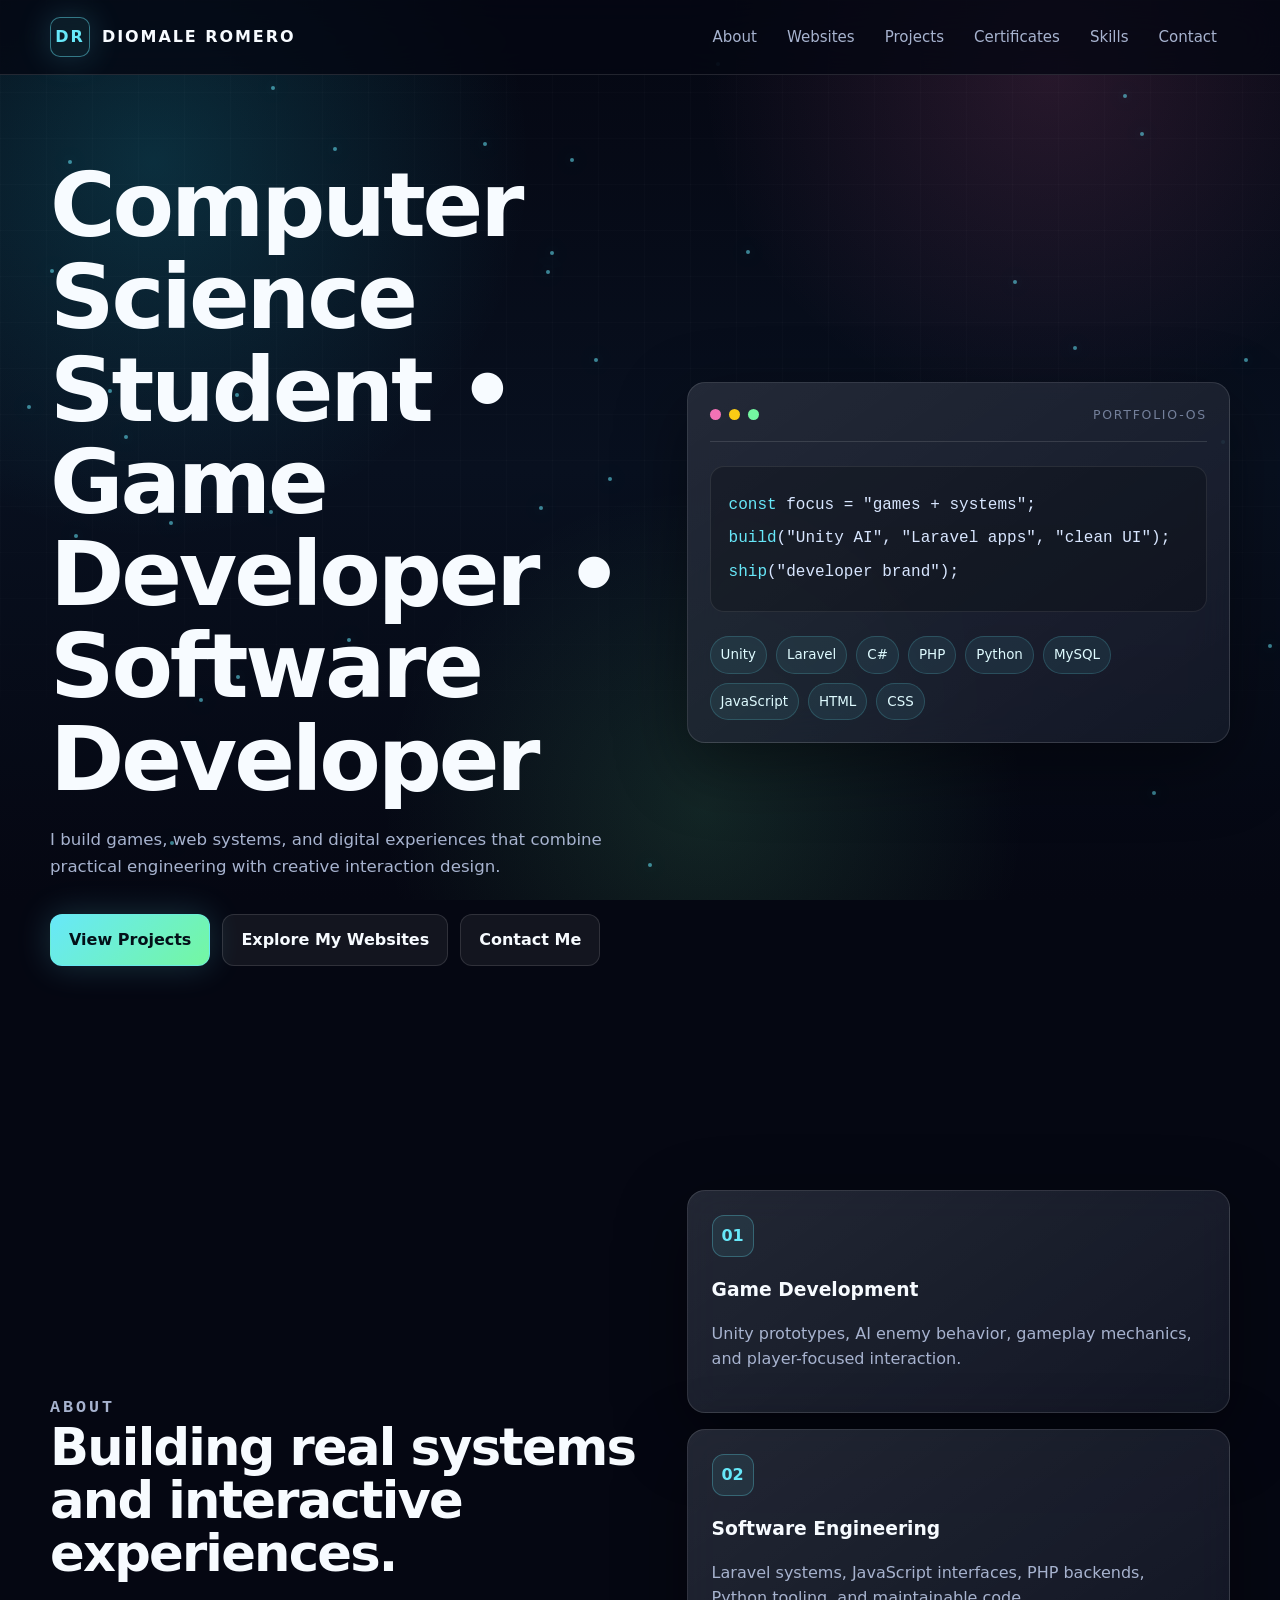
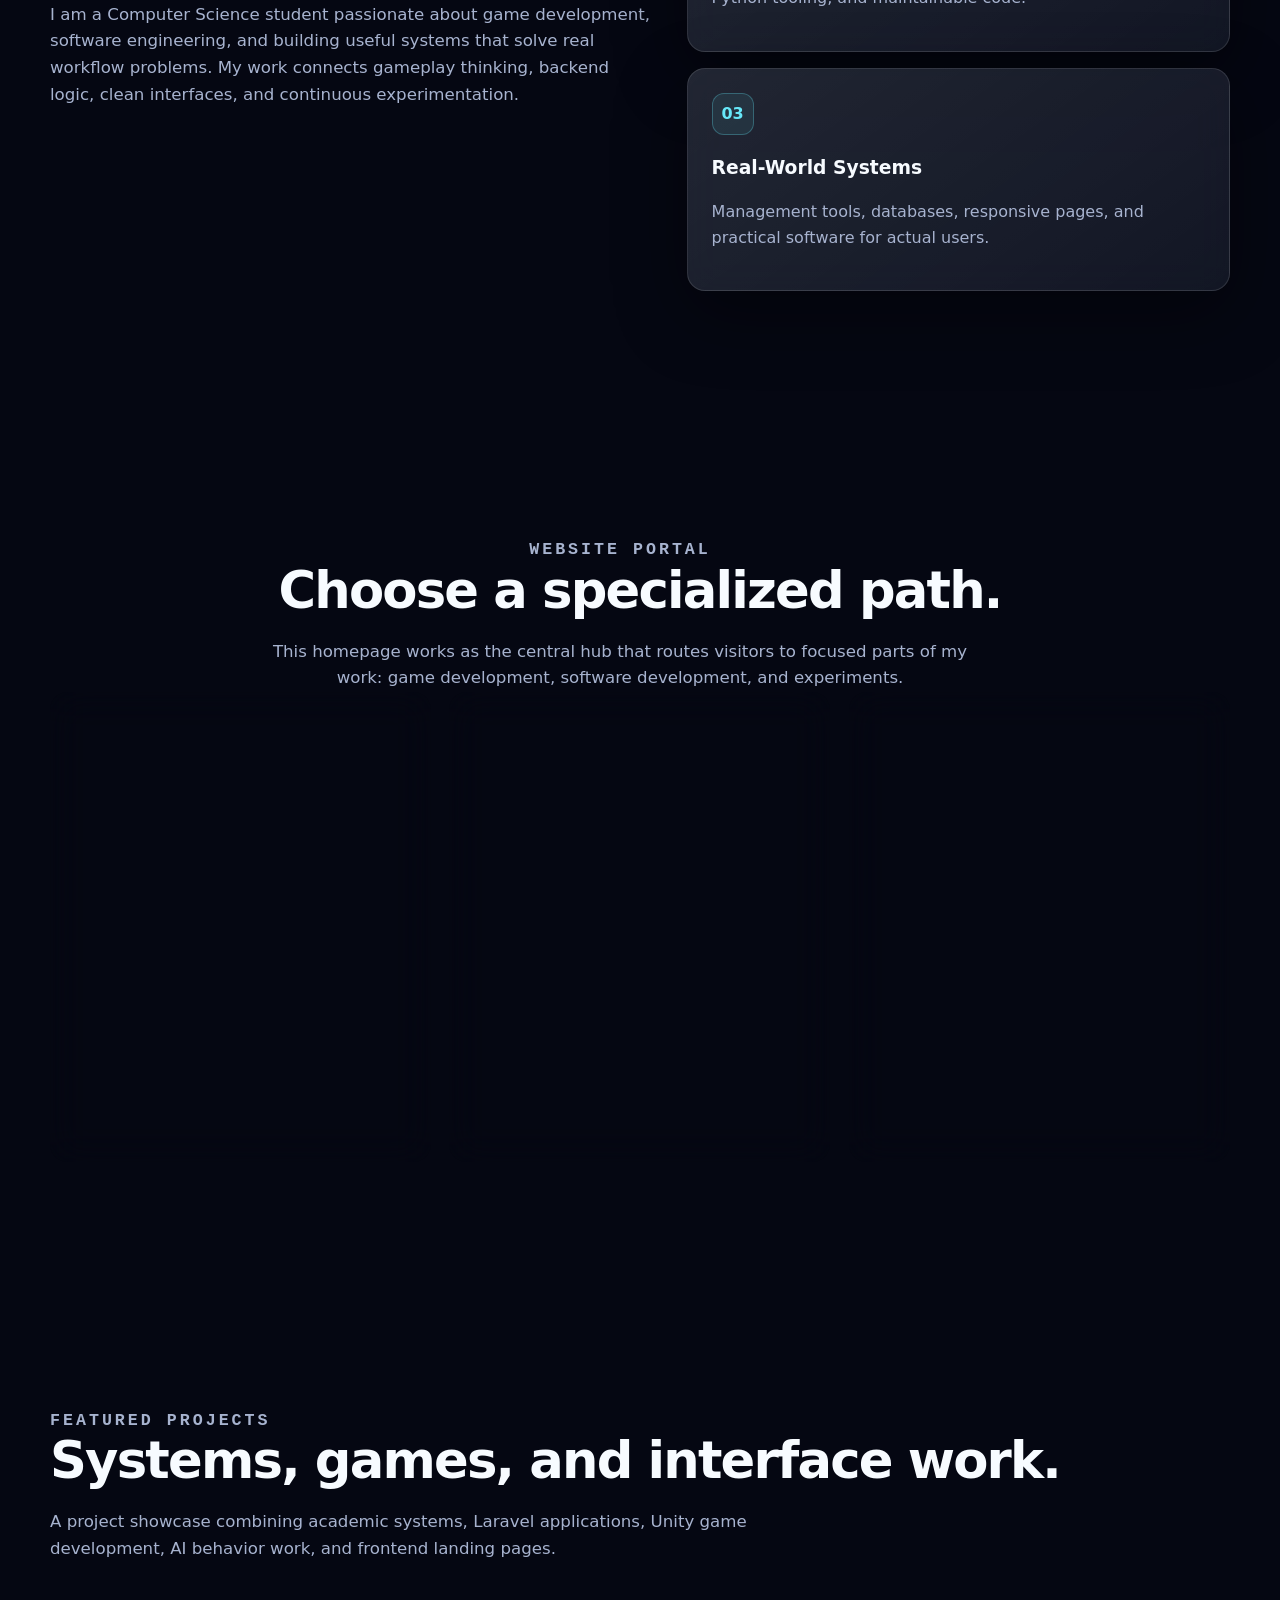
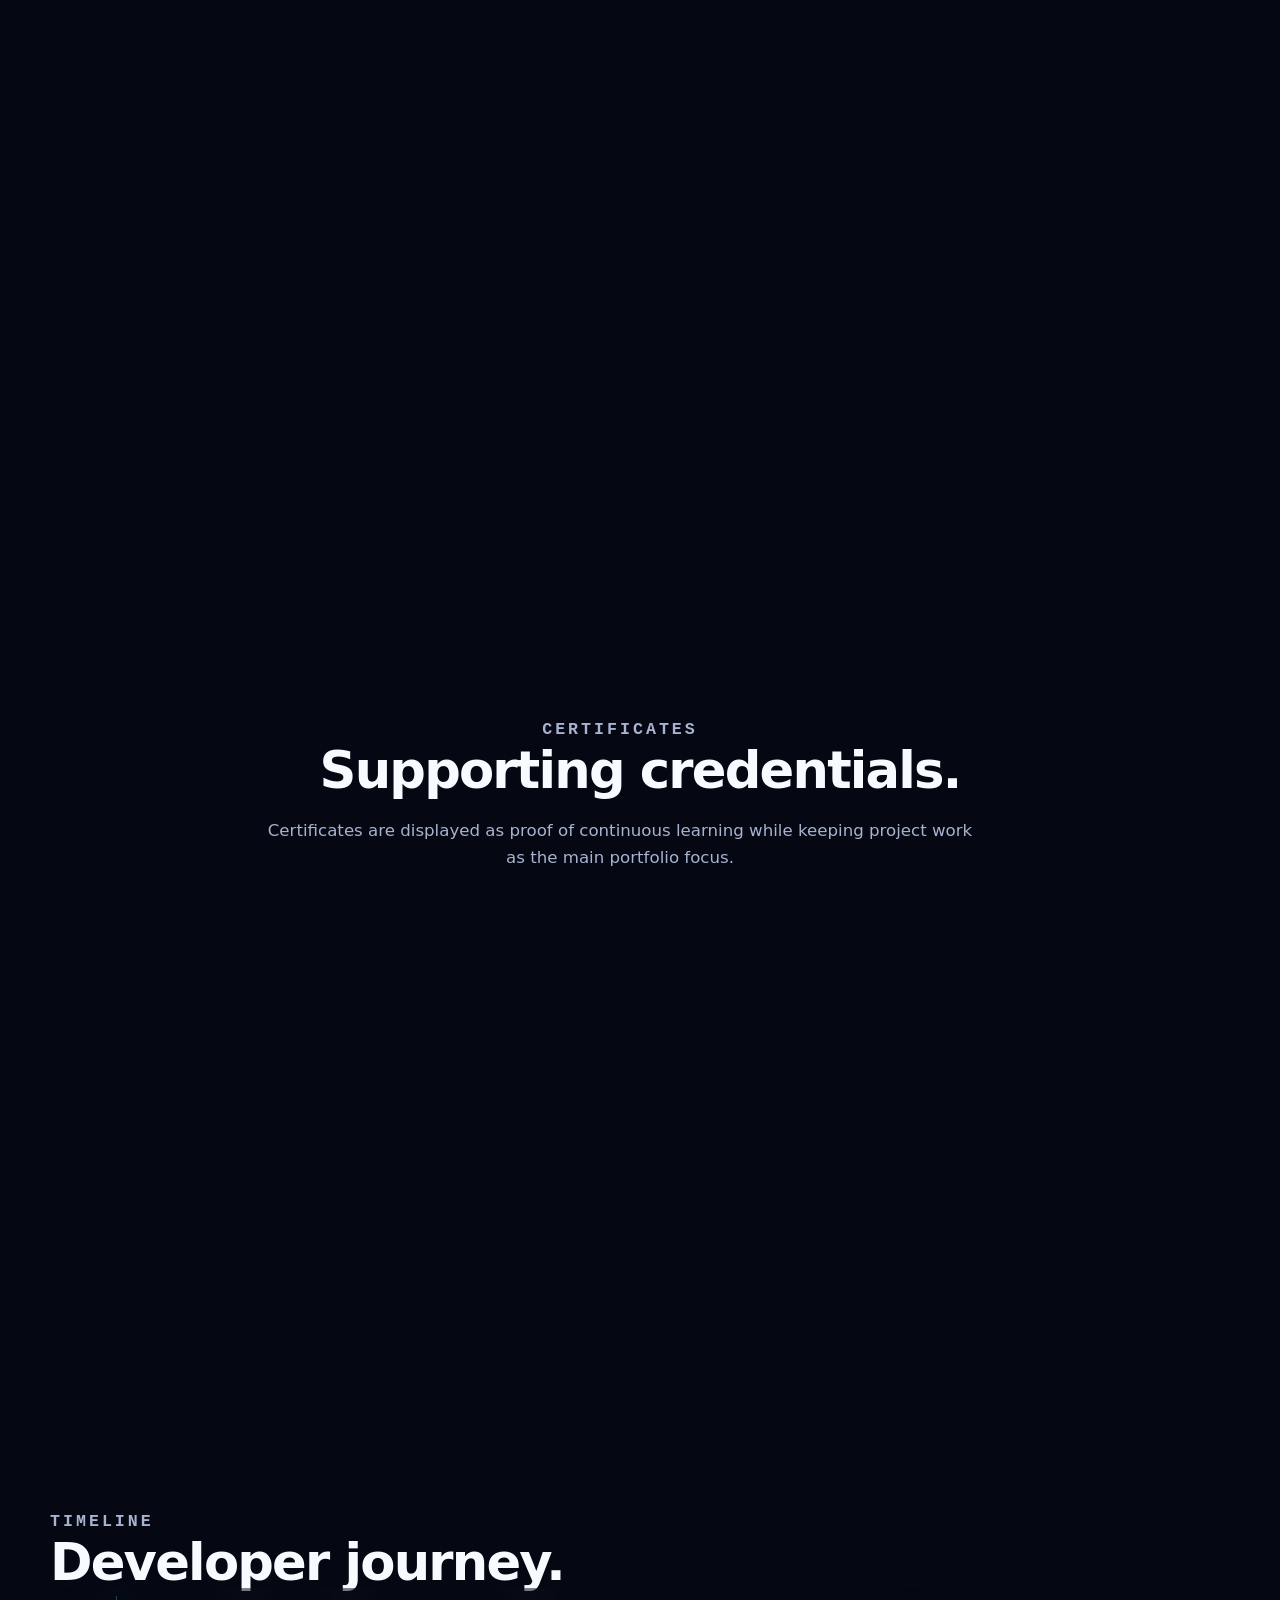
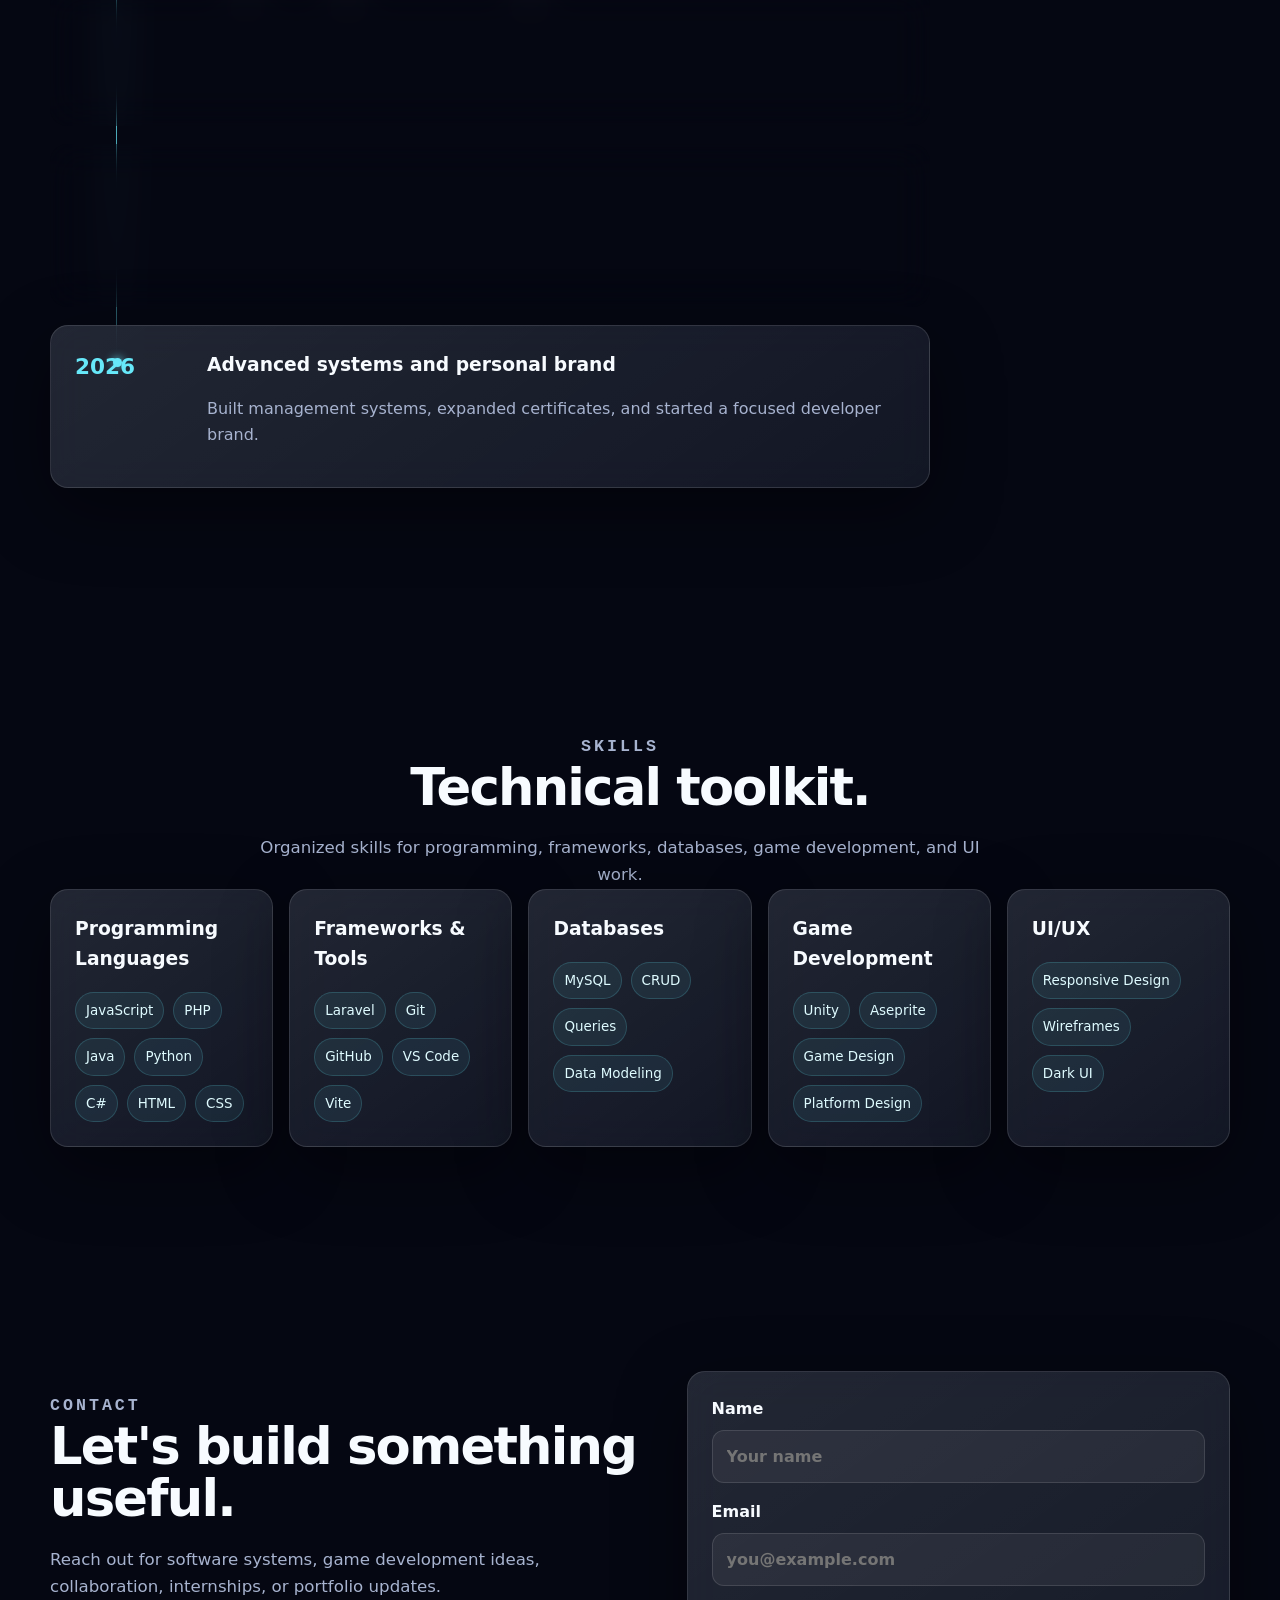
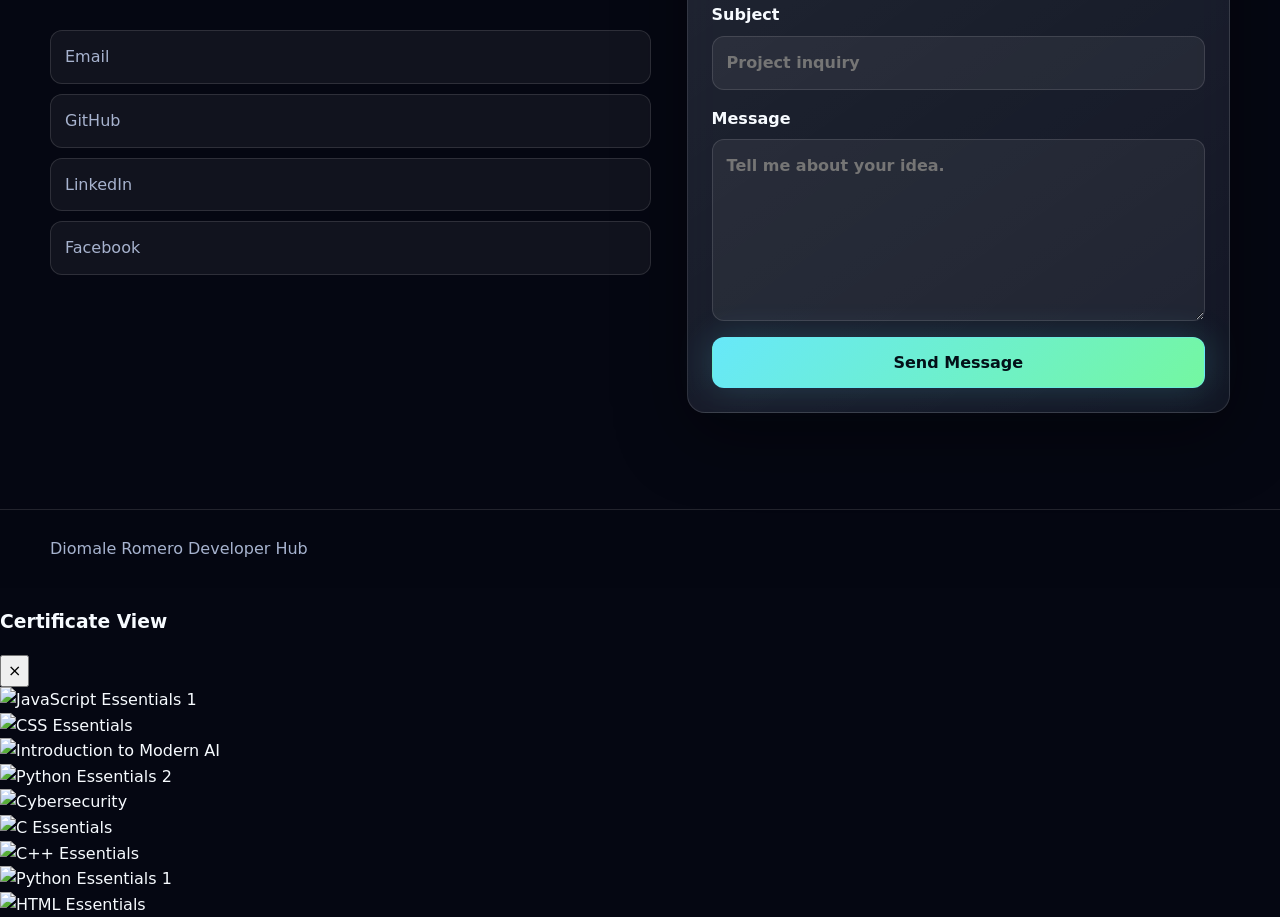
==== commit c28a2b0e: "last change" ====
--- a/index.html
+++ b/index.html
@@ -204,41 +204,19 @@
           <div class="projects-track">
             <!-- Original Cards -->
             <article class="project-card reveal">
-              <div class="project-thumb thumb-system">
-                <span>System</span>
+              <div class="project-thumb thumb-game">
+                <span>Unity</span>
               </div>
               <div class="project-content">
-                <h3>Library Management System</h3>
-                <p>A web system for cataloging books, handling borrowers, and organizing library records.</p>
+                <h3>Break The Loop</h3>
+                <p>A polished Unity game about breaking the loop — mechanics, pacing, and player-first design.</p>
                 <div class="badges">
-                  <span>Laravel</span>
-                  <span>PHP</span>
-                  <span>MySQL</span>
-                  <span>CSS</span>
+                  <span>Unity</span>
+                  <span>C#</span>
+                  <span>Game Design</span>
                 </div>
                 <div class="project-actions">
-                  <a href="#contact">Live Demo</a>
-                  <a href="https://github.com/diomale" target="_blank" rel="noreferrer">GitHub</a>
-                  <a href="#contact">Details</a>
-                </div>
-              </div>
-            </article>
-
-            <article class="project-card reveal">
-              <div class="project-thumb thumb-database">
-                <span>Platform</span>
-              </div>
-              <div class="project-content">
-                <h3>Prerequisite Management System</h3>
-                <p>A management system concept for checking requirements, organizing records, and reducing manual work.</p>
-                <div class="badges">
-                  <span>PHP</span>
-                  <span>JavaScript</span>
-                  <span>MySQL</span>
-                  <span>HTML</span>
-                </div>
-                <div class="project-actions">
-                  <a href="#contact">Live Demo</a>
+                  <a href="https://diomale-games.itch.io/break-the-loop" target="_blank" rel="noreferrer">Live Demo</a>
                   <a href="https://github.com/diomale" target="_blank" rel="noreferrer">GitHub</a>
                   <a href="#contact">Details</a>
                 </div>
@@ -250,16 +228,15 @@
                 <span>Unity</span>
               </div>
               <div class="project-content">
-                <h3>Unity Game Projects</h3>
-                <p>Mobile and prototype games focused on mechanics, feedback, polish, and interactive design.</p>
+                <h3>Criss Cross Mobile</h3>
+                <p>You're stuck on a highway where cars never stop — and honk when they get too close. Tap left or right to dodge incoming traffic and survive as long as you can.</p>
                 <div class="badges">
                   <span>Unity</span>
                   <span>C#</span>
-                  <span>Aseprite</span>
-                  <span>Gameplay</span>
+                  <span>Mobile</span>
                 </div>
                 <div class="project-actions">
-                  <a href="https://diomale-games.itch.io" target="_blank" rel="noreferrer">Live Demo</a>
+                  <a href="https://diomale-games.itch.io/criss-cross-mobile" target="_blank" rel="noreferrer">Live Demo</a>
                   <a href="https://github.com/diomale" target="_blank" rel="noreferrer">GitHub</a>
                   <a href="#contact">Details</a>
                 </div>
@@ -267,41 +244,19 @@
             </article>
 
             <article class="project-card reveal">
-              <div class="project-thumb thumb-ai">
-                <span>AI</span>
+              <div class="project-thumb thumb-game">
+                <span>Unity</span>
               </div>
               <div class="project-content">
-                <h3>AI Enemy Systems</h3>
-                <p>Enemy behavior experiments using patrol logic, detection ranges, state changes, and response loops.</p>
+                <h3>Oras</h3>
+                <p>An experimental Unity game project explored through prototyping and iteration.</p>
                 <div class="badges">
                   <span>Unity</span>
                   <span>C#</span>
-                  <span>AI Logic</span>
-                  <span>State Machine</span>
+                  <span>Game Design</span>
                 </div>
                 <div class="project-actions">
-                  <a href="#contact">Live Demo</a>
-                  <a href="https://github.com/diomale" target="_blank" rel="noreferrer">GitHub</a>
-                  <a href="#contact">Details</a>
-                </div>
-              </div>
-            </article>
-
-            <article class="project-card reveal">
-              <div class="project-thumb thumb-web">
-                <span>Frontend</span>
-              </div>
-              <div class="project-content">
-                <h3>Landing Page Projects</h3>
-                <p>Responsive pages with dark UI, clean visual hierarchy, smooth motion, and conversion-focused sections.</p>
-                <div class="badges">
-                  <span>HTML</span>
-                  <span>CSS</span>
-                  <span>JavaScript</span>
-                  <span>UI/UX</span>
-                </div>
-                <div class="project-actions">
-                  <a href="#contact">Live Demo</a>
+                  <a href="https://diomale-games.itch.io/oras" target="_blank" rel="noreferrer">Live Demo</a>
                   <a href="https://github.com/diomale" target="_blank" rel="noreferrer">GitHub</a>
                   <a href="#contact">Details</a>
                 </div>
@@ -554,7 +509,7 @@
           </p>
 
           <div class="contact-links">
-            <a href="mailto:insane0225@gmail.com">Email</a>
+            <a href="mailto:devdiomaleromero@gmail.com">Email</a>
             <a href="https://github.com/diomale" target="_blank" rel="noreferrer">GitHub</a>
             <a href="https://linkedin.com/in/diomale-romero-01658633b" target="_blank" rel="noreferrer">LinkedIn</a>
             <a href="https://facebook.com/diomale.romero/" target="_blank" rel="noreferrer">Facebook</a>
